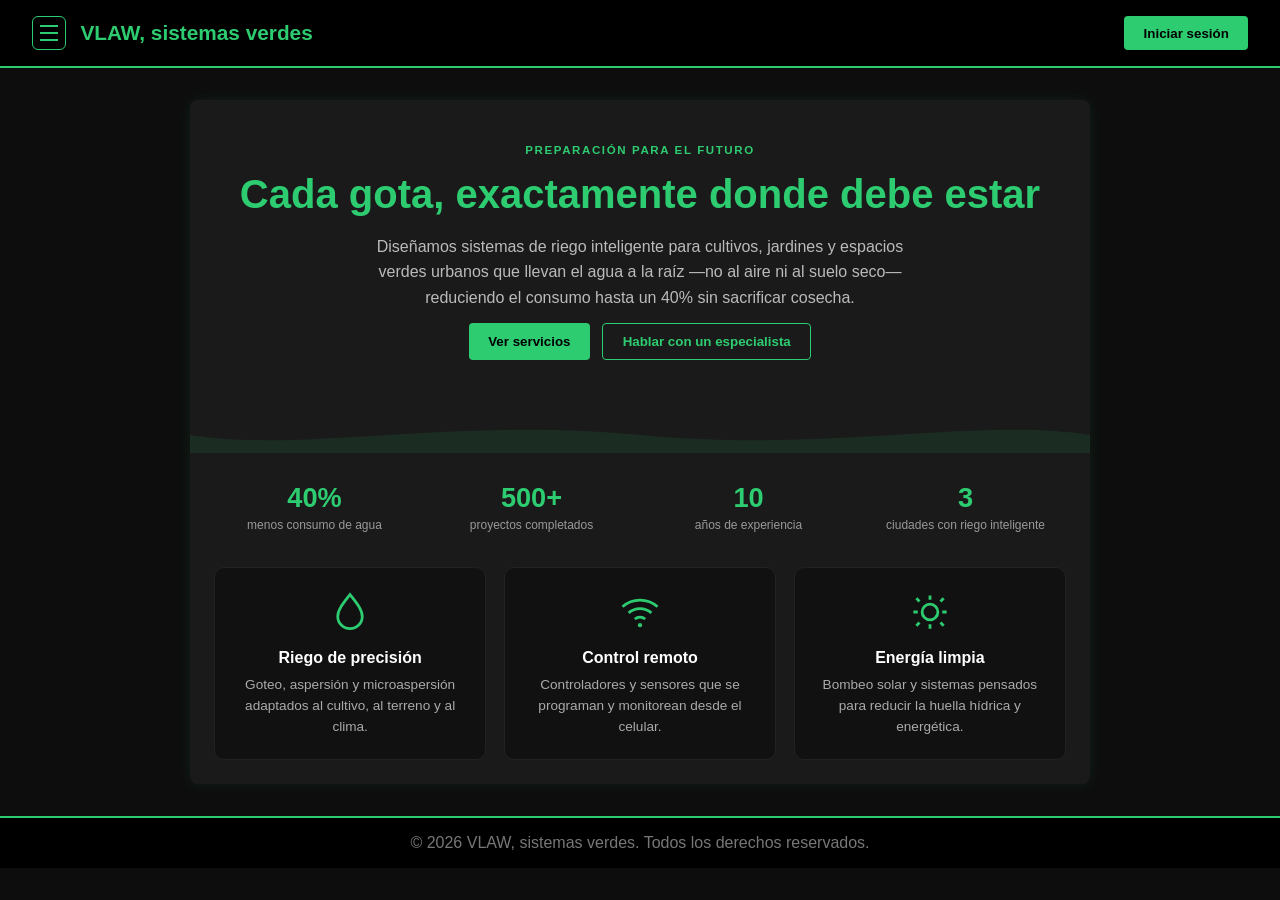
==== vlaw.html @ ea4762d7 "Add files via upload" ====
<!DOCTYPE html>
<html lang="es">
<head>
<meta charset="UTF-8">
<meta name="viewport" content="width=device-width, initial-scale=1.0">
<title></title>
<style>
  * { margin: 0; padding: 0; box-sizing: border-box; }
  body {
    font-family: Arial, sans-serif;
    background: #0d0d0d;
    color: #e0e0e0;
  }

  .topbar { position: relative; }

  header {
    background: #000;
    color: #fff;
    padding: 1rem 2rem;
    display: flex;
    justify-content: space-between;
    align-items: center;
    border-bottom: 2px solid #2ecc71;
  }

  .brand { display: flex; align-items: center; gap: 0.9rem; }

  header h1 { color: #2ecc71; font-size: 1.3rem; }

  .btn {
    background: #2ecc71;
    color: #000;
    border: none;
    padding: 0.6rem 1.2rem;
    border-radius: 4px;
    cursor: pointer;
    font-weight: bold;
  }
  .btn:hover { background: #27ae60; }

  .btn-outline {
    background: none;
    border: 1px solid #2ecc71;
    color: #2ecc71;
  }
  .btn-outline:hover { background: rgba(46, 204, 113, 0.12); }

  /* Botón de menú (hamburguesa) */
  .menu-toggle {
    display: flex;
    flex-direction: column;
    justify-content: center;
    gap: 5px;
    width: 34px;
    height: 34px;
    background: none;
    border: 1px solid #2ecc71;
    border-radius: 6px;
    cursor: pointer;
    padding: 0;
  }
  .menu-toggle .bar {
    display: block;
    width: 18px;
    height: 2px;
    margin: 0 auto;
    background: #2ecc71;
    transition: transform 0.25s ease, opacity 0.25s ease;
  }
  .menu-toggle[aria-expanded="true"] .bar:nth-child(1) { transform: translateY(7px) rotate(45deg); }
  .menu-toggle[aria-expanded="true"] .bar:nth-child(2) { opacity: 0; }
  .menu-toggle[aria-expanded="true"] .bar:nth-child(3) { transform: translateY(-7px) rotate(-45deg); }

  /* Menú desplegable de navegación */
  nav.tabs {
    position: absolute;
    top: 100%;
    left: 2rem;
    display: flex;
    flex-direction: column;
    width: 240px;
    max-height: 0;
    overflow: hidden;
    opacity: 0;
    background: #111;
    border: 1px solid #2ecc71;
    border-radius: 0 0 10px 10px;
    box-shadow: 0 14px 30px rgba(0, 0, 0, 0.5);
    transition: max-height 0.28s ease, opacity 0.2s ease;
    z-index: 60;
  }

  nav.tabs.open {
    max-height: 620px;
    opacity: 1;
    padding: 0.4rem 0;
  }

  nav.tabs button {
    background: none;
    border: none;
    color: #ccc;
    text-align: left;
    padding: 0.7rem 1.1rem;
    cursor: pointer;
    font-size: 0.92rem;
    border-left: 3px solid transparent;
  }

  nav.tabs button:hover { color: #2ecc71; background: rgba(46, 204, 113, 0.06); }
  nav.tabs button.active {
    color: #2ecc71;
    border-left: 3px solid #2ecc71;
    font-weight: bold;
    background: rgba(46, 204, 113, 0.08);
  }

  main {
    max-width: 900px;
    margin: 2rem auto;
    padding: 1.5rem;
    background: #1a1a1a;
    border-radius: 8px;
    box-shadow: 0 0 15px rgba(46, 204, 113, 0.1);
    min-height: 50vh;
  }

  .tab-content { display: none; }
  .tab-content.active { display: block; }

  .tab-content h2 { color: #2ecc71; margin-bottom: 1rem; }
  .tab-content p { line-height: 1.6; margin-bottom: 0.8rem; }

  /* ---- Inicio visual (hero, stats, features) ---- */
  .hero { text-align: center; padding: 1rem 0.5rem 2rem; }

  .eyebrow {
    display: inline-block;
    color: #2ecc71;
    text-transform: uppercase;
    letter-spacing: 0.14em;
    font-size: 0.72rem;
    font-weight: bold;
    margin-bottom: 0.9rem;
  }

  .hero-title {
    font-size: clamp(1.7rem, 4vw, 2.5rem);
    line-height: 1.18;
    color: #fff;
    font-weight: 800;
    margin-bottom: 1rem;
  }   

  .hero-sub { 
    max-width: 540px;
    margin: 0 auto 1.6rem;
    color: #bbb;
    line-height: 1.65;
  }

  .hero-actions {
    display: flex;
    gap: 0.8rem;
    justify-content: center;
    flex-wrap: wrap;
  }

  .wave-divider { line-height: 0; margin: 1.6rem -1.5rem 0; }
  .wave-divider svg { width: 100%; height: 36px; display: block; }
  .wave-divider path { fill: rgba(46, 204, 113, 0.1); }

  .stat-grid {
    display: grid;
    grid-template-columns: repeat(auto-fit, minmax(120px, 1fr));
    gap: 1rem;
    text-align: center;
    margin: 1.8rem 0 2.2rem;
  }

  .stat-num { display: block; font-size: 1.7rem; font-weight: 800; color: #2ecc71; }
  .stat-label { display: block; font-size: 0.75rem; color: #999; margin-top: 0.25rem; }

  .feature-grid {
    display: grid;
    grid-template-columns: repeat(auto-fit, minmax(210px, 1fr));
    gap: 1.1rem;
  }

  .feature {
    background: #111;
    border: 1px solid #222;
    border-radius: 10px;
    padding: 1.4rem 1.1rem;
    text-align: center;
    transition: border-color 0.2s ease, transform 0.2s ease;
  }
  .feature:hover { border-color: #2ecc71; transform: translateY(-3px); }

  .feature-icon {
    width: 42px;
    height: 42px;
    margin: 0 auto 0.8rem;
    color: #2ecc71;
  }

  .feature h3 { color: #fff; font-size: 1rem; margin-bottom: 0.4rem; }
  .feature p { font-size: 0.85rem; color: #aaa; line-height: 1.55; margin-bottom: 0; }

  footer {
    text-align: center;
    padding: 1rem;
    background: #000;
    color: #777;
    border-top: 2px solid #2ecc71;
  }

  /* Modal de usuarios */
  .modal-overlay {
    display: none;
    position: fixed;
    top: 0; left: 0; right: 0; bottom: 0;
    background: rgba(0,0,0,0.8);
    justify-content: center;
    align-items: center;
    z-index: 100;
  }
  .modal-overlay.active { display: flex; }

  .modal {
    background: #1a1a1a;
    border: 1px solid #2ecc71;
    padding: 2rem;
    border-radius: 8px;
    width: 90%;
    max-width: 350px;
  }

  .modal h2 { color: #2ecc71; margin-bottom: 1rem; }

  .modal input {
    width: 100%;
    padding: 0.6rem;
    margin-bottom: 0.8rem;
    background: #0d0d0d;
    border: 1px solid #333;
    color: #fff;
    border-radius: 4px;
  }

  .modal .switch-link {
    color: #2ecc71;
    cursor: pointer;
    font-size: 0.85rem;
    text-decoration: underline;
  }

  .modal .close-btn {
    background: none;
    border: none;
    color: #aaa;
    float: right;
    cursor: pointer;
    font-size: 1.2rem;
  }

  .msg { font-size: 0.85rem; margin-top: 0.5rem; }
  .msg.error { color: #e74c3c; }
  .msg.success { color: #2ecc71; }

  #userPanel { display: none; align-items: center; gap: 0.8rem; }

  /* Tarjetas dinámicas genéricas (usadas en todas las pestañas) */
  .card-grid {
    display: grid;
    grid-template-columns: repeat(auto-fit, minmax(230px, 1fr));
    gap: 1rem;
    margin-top: 1rem;
  }

  .info-card {
    background: #111;
    border: 1px solid #2a2a2a;
    border-radius: 8px;
    padding: 1rem;
    transition: border-color 0.2s ease, transform 0.2s ease;
  }

  .info-card:hover {
    border-color: #2ecc71;
    transform: translateY(-2px);
  }

  .info-card h3 {
    color: #2ecc71;
    margin-bottom: 0.5rem;
    font-size: 1.05rem;
  }

  .info-card p {
    font-size: 0.9rem;
    line-height: 1.5;
    color: #ccc;
    margin-bottom: 0.8rem;
  }

  .info-card .info-btn {
    background: none;
    border: 1px solid #2ecc71;
    color: #2ecc71;
    padding: 0.4rem 0.8rem;
    border-radius: 4px;
    cursor: pointer;
    font-size: 0.85rem;
    width: 100%;
  }

  .info-card .info-btn:hover {
    background: #2ecc71;
    color: #000;
  }

  /* Recuadro dinámico de "más información" */
  .info-box {
    display: none;
    margin-top: 0.8rem;
    padding-top: 0.8rem;
    border-top: 1px dashed #333;
  }

  .info-box.active { display: block; }

  .info-box .detalle-text {
    font-size: 0.87rem;
    line-height: 1.55;
    color: #ccc;
    margin-bottom: 0.4rem;
  }

  .info-box .info-img {
    display: block;
    width: 100%;
    height: 150px;
    object-fit: cover;
    border-radius: 6px;
    margin-bottom: 0.7rem;
    background: #0d0d0d;
  }

  .info-box .img-credit {
    font-size: 0.7rem;
    color: #666;
    margin-bottom: 0;
  }

  /* Variante acordeón para Preguntas Frecuentes */
  .faq-grid { grid-template-columns: 1fr; }
  .faq-grid .info-card { padding: 0.9rem 1.1rem; }
  .faq-grid .info-card h3 { font-size: 0.95rem; margin-bottom: 0; }
  .faq-grid .info-btn { width: auto; margin-top: 0.6rem; }
</style>
</head>
<body>

<div class="topbar" id="topBar">
  <header>
    <div class="brand">
      <button class="menu-toggle" id="menuToggle" aria-label="Abrir menú de navegación" aria-expanded="false">
        <span class="bar"></span>
        <span class="bar"></span>
        <span class="bar"></span>
      </button>
      <h1>VLAW, sistemas verdes</h1>
    </div>
    <div id="authArea">
      <button class="btn" id="loginBtn">Iniciar sesión</button>
      <div id="userPanel">
        <span id="userName" style="color:#2ecc71;"></span>
        <button class="btn" id="logoutBtn">Salir</button>
      </div>
    </div>
  </header>

  <nav class="tabs" id="tabsNav"></nav>
</div>

<main id="contenido"></main>

<footer>
  <p>&copy; 2026 VLAW, sistemas verdes.
    Todos los derechos reservados.</p>
</footer>

<!-- Modal de Login/Registro -->
<div class="modal-overlay" id="modalOverlay">
  <div class="modal">
    <button class="close-btn" id="closeModal">&times;</button>

    <div id="loginForm">
      <h2>Iniciar sesión</h2>
      <input type="text" id="loginUser" placeholder="Usuario">
      <input type="password" id="loginPass" placeholder="Contraseña">
      <button class="btn" id="loginSubmit" style="width:100%;">Entrar</button>
      <p class="msg" id="loginMsg"></p>
      <p style="margin-top:1rem;">¿No tienes cuenta?
        <span class="switch-link" id="showRegister">Regístrate</span>
      </p>
    </div>

    <div id="registerForm" style="display:none;">
      <h2>Crear cuenta</h2>
      <input type="text" id="regUser" placeholder="Usuario">
      <input type="password" id="regPass" placeholder="Contraseña">
      <button class="btn" id="registerSubmit" style="width:100%;">Registrarme</button>
      <p class="msg" id="registerMsg"></p>
      <p style="margin-top:1rem;">¿Ya tienes cuenta?
        <span class="switch-link" id="showLogin">Inicia sesión</span>
      </p>
    </div>
  </div>
</div>

<script>
  // ---------- Contenido de las 10 pestañas ----------
  const tabs = [
    {
      title: "Inicio",
      content: `
      <div class="hero">
        <span class="eyebrow">Preparación para el futuro</span>
        <h2 class="hero-title">Cada gota, exactamente donde debe estar</h2>
        <p class="hero-sub">Diseñamos sistemas de riego inteligente para cultivos, jardines y espacios verdes urbanos que llevan el agua a la raíz —no al aire ni al suelo seco— reduciendo el consumo hasta un 40% sin sacrificar cosecha.</p>
        <div class="hero-actions">
          <button class="btn" id="heroCta">Ver servicios</button>
          <button class="btn btn-outline" id="heroContact">Hablar con un especialista</button>
        </div>
      </div>

      <div class="wave-divider" aria-hidden="true">
        <svg viewBox="0 0 1200 60" preserveAspectRatio="none">
          <path d="M0,30 C150,60 350,0 600,30 C850,60 1050,0 1200,30 L1200,60 L0,60 Z"></path>
        </svg>
      </div>

      <div class="stat-grid">
        <div class="stat"><span class="stat-num">40%</span><span class="stat-label">menos consumo de agua</span></div>
        <div class="stat"><span class="stat-num">500+</span><span class="stat-label">proyectos completados</span></div>
        <div class="stat"><span class="stat-num">10</span><span class="stat-label">años de experiencia</span></div>
        <div class="stat"><span class="stat-num">3</span><span class="stat-label">ciudades con riego inteligente</span></div>
      </div>

      <div class="feature-grid">
        <div class="feature">
          <svg class="feature-icon" viewBox="0 0 24 24" fill="none" stroke="currentColor" stroke-width="1.6">
            <path d="M12 2c3.5 4.5 7 8.5 7 12.5A7 7 0 1 1 5 14.5C5 10.5 8.5 6.5 12 2Z"/>
          </svg>
          <h3>Riego de precisión</h3>
          <p>Goteo, aspersión y microaspersión adaptados al cultivo, al terreno y al clima.</p>
        </div>
        <div class="feature">
          <svg class="feature-icon" viewBox="0 0 24 24" fill="none" stroke="currentColor" stroke-width="1.6">
            <path d="M2 9a15 15 0 0 1 20 0M5.5 12.5a10 10 0 0 1 13 0M9 16a5 5 0 0 1 6 0"/>
            <circle cx="12" cy="19.5" r="1.2" fill="currentColor" stroke="none"/>
          </svg>
          <h3>Control remoto</h3>
          <p>Controladores y sensores que se programan y monitorean desde el celular.</p>
        </div>
        <div class="feature">
          <svg class="feature-icon" viewBox="0 0 24 24" fill="none" stroke="currentColor" stroke-width="1.6">
            <circle cx="12" cy="12" r="4.5"/>
            <path d="M12 2.5v2.5M12 19v2.5M4.2 4.2l1.8 1.8M18 18l1.8 1.8M2.5 12H5M19 12h2.5M4.2 19.8 6 18M18 6l1.8-1.8"/>
          </svg>
          <h3>Energía limpia</h3>
          <p>Bombeo solar y sistemas pensados para reducir la huella hídrica y energética.</p>
        </div>
      </div>`
    },
    {
      title: "Sobre Nosotros",
      content: `<h2>Sobre Nosotros</h2>
      <p>Fundada en 2015, VLAW, sistemas verdes nació con la misión de reducir el desperdicio de agua en la agricultura.</p>
      <div class="card-grid" id="grid-sobre"></div>`
    },
    {
      title: "Servicios",
      content: `<h2>Nuestros Servicios</h2>
      <p>Diseño e instalación de sistemas de riego, mantenimiento y consultoría en eficiencia hídrica.</p>
      <div class="card-grid" id="serviciosGrid"></div>`
    },
    {
      title: "Sistemas de Riego",
      content: `<h2>Sistemas de Riego</h2>
      <p>Cada cultivo y cada terreno necesita un método distinto. Estas son nuestras principales tecnologías.</p>
      <div class="card-grid" id="grid-sistemas"></div>`
    },
    {
      title: "Productos",
      content: `<h2>Productos</h2>
      <p>Equipamiento de alta durabilidad, pensado para funcionar en campo durante años.</p>
      <div class="card-grid" id="grid-productos"></div>`
    },
    {
      title: "Proyectos",
      content: `<h2>Proyectos Destacados</h2>
      <p>Algunos de los proyectos que reflejan nuestro trabajo en distintas escalas.</p>
      <div class="card-grid" id="grid-proyectos"></div>`
    },
    {
      title: "Clientes",
      content: `<h2>Nuestros Clientes</h2>
      <p>Más de 500 proyectos completados junto a distintos tipos de clientes en los últimos 10 años.</p>
      <div class="card-grid" id="grid-clientes"></div>`
    },
    {
      title: "Sostenibilidad",
      content: `<h2>Sostenibilidad</h2>
      <p>El agua es un recurso finito. Así es como la cuidamos en cada proyecto.</p>
      <div class="card-grid" id="grid-sostenibilidad"></div>`
    },
    {
      title: "Preguntas Frecuentes",
      content: `<h2>Preguntas Frecuentes</h2>
      <p>Toca una pregunta para ver la respuesta.</p>
      <div class="card-grid faq-grid" id="grid-faq"></div>`
    },
    {
      title: "Contacto",
      content: `<h2>Contacto</h2>
      <p>Escríbenos directamente o elige el área con la que quieres hablar.</p>
      <div class="card-grid" id="grid-contacto"></div>
      <p style="margin-top:1.2rem; color:#888; font-size:0.85rem;">Correo general: contacto@vlaw.com · Tel: +52 55 1234 5678 · Av. del Agua 123, Ciudad Verde.</p>`
    }
  ];

  const tabsNav = document.getElementById('tabsNav');
  const contenido = document.getElementById('contenido');
  const menuToggle = document.getElementById('menuToggle');

  function cerrarMenu() {
    tabsNav.classList.remove('open');
    menuToggle.setAttribute('aria-expanded', 'false');
  }

  menuToggle.addEventListener('click', (e) => {
    e.stopPropagation();
    const abierto = tabsNav.classList.toggle('open');
    menuToggle.setAttribute('aria-expanded', abierto ? 'true' : 'false');
  });

  document.addEventListener('click', (e) => {
    if (!tabsNav.contains(e.target) && !menuToggle.contains(e.target)) {
      cerrarMenu();
    }
  });

  tabs.forEach((tab, i) => {
    const btn = document.createElement('button');
    btn.textContent = tab.title;
    btn.className = i === 0 ? 'active' : '';
    btn.addEventListener('click', () => {
      activarTab(i);
      cerrarMenu();
    });
    tabsNav.appendChild(btn);

    const div = document.createElement('div');
    div.className = 'tab-content' + (i === 0 ? ' active' : '');
    div.innerHTML = tab.content;
    contenido.appendChild(div);
  });

  document.getElementById('heroCta')?.addEventListener('click', () => activarTab(2));
  document.getElementById('heroContact')?.addEventListener('click', () => activarTab(9));

  function activarTab(index) {
    document.querySelectorAll('nav.tabs button').forEach((b, i) => {
      b.classList.toggle('active', i === index);
    });
    document.querySelectorAll('.tab-content').forEach((c, i) => {
      c.classList.toggle('active', i === index);
    });
  }

  // ---------- Motor genérico de tarjetas dinámicas ----------
  // Cada pestaña (excepto Inicio) usa este mismo motor para pintar
  // tarjetas con un recuadro expandible de "más información": texto
  // ampliado + una foto de referencia del tema.
  function crearTarjetas(gridId, items, opciones = {}) {
    const grid = document.getElementById(gridId);
    if (!grid) return;

    const textoBoton = opciones.textoBoton || 'Más información';

    grid.innerHTML = items.map(it => `
      <div class="info-card" data-id="${it.id}">
        <h3>${it.titulo}</h3>
        ${it.resumen ? `<p>${it.resumen}</p>` : ''}
        <button class="info-btn" data-target="info-${gridId}-${it.id}" data-default-text="${textoBoton}">${textoBoton}</button>
        <div class="info-box" id="info-${gridId}-${it.id}">
          ${it.imagen ? `<img class="info-img" src="${it.imagen.src}" alt="${it.imagen.alt}" loading="lazy">` : ''}
          ${it.detalle ? `<p class="detalle-text">${it.detalle}</p>` : ''}
          ${it.imagen ? `<p class="img-credit">Foto: ${it.imagen.credito}</p>` : ''}
        </div>
      </div>
    `).join('');

    // Botón "Más información" / "Ver respuesta": abre/cierra el recuadro de esa tarjeta
    grid.querySelectorAll('.info-btn').forEach(btn => {
      btn.addEventListener('click', () => {
        const box = document.getElementById(btn.dataset.target);
        const yaActivo = box.classList.contains('active');
        grid.querySelectorAll('.info-box.active').forEach(b => b.classList.remove('active'));
        grid.querySelectorAll('.info-btn').forEach(b => { b.textContent = b.dataset.defaultText; });
        if (!yaActivo) {
          box.classList.add('active');
          btn.textContent = 'Ocultar';
        }
      });
    });
  }

  // Imágenes libres (Wikimedia Commons) reutilizadas por tema
  const img = (archivo, alt, credito) => ({
    src: `https://commons.wikimedia.org/wiki/Special:FilePath/${archivo}?width=500`,
    alt, credito
  });

  const fotoGoteo = img('Drip_irrigation_%282552390830%29.jpg', 'Riego por goteo en un cultivo', 'Wikimedia Commons (CC BY 2.0)');
  const fotoGoteoMulch = img('Drip_irrigation_and_mulching.jpg', 'Riego por goteo con cobertura de mulch', 'Wikimedia Commons (CC BY-SA 4.0)');
  const fotoVinedo = img('VineyardDrip.JPG', 'Riego por goteo en un viñedo', 'Wikimedia Commons');
  const fotoFuga = img('Irrigation_drip_leaks.jpg', 'Mantenimiento de líneas de goteo', 'Wikimedia Commons (CC BY-SA 4.0)');
  const fotoAspersor = img('Sprinkler03.jpg', 'Aspersor de riego en funcionamiento', 'Wikimedia Commons');
  const fotoAspersor2 = img('Irrigational_sprinkler.jpg', 'Aspersor rociando un campo', 'Wikimedia Commons');
  const fotoSensor = img('Soil_moisture_sensor.JPG', 'Sensor de humedad instalado en el suelo', 'Wikimedia Commons (CC BY-SA 4.0)');
  const fotoSistema = img('Irrigation_system.JPG', 'Sistema de riego automatizado', 'Wikimedia Commons');
  const fotoSolar = img('Solar_panels_on_the_edge_of_farm.jpg', 'Paneles solares junto a un campo de cultivo', 'Wikimedia Commons');

  // ---------- Contenido de cada pestaña ----------
  crearTarjetas('grid-sobre', [
    { id: 'mision', titulo: 'Nuestra Misión', resumen: 'Reducir el desperdicio de agua en la agricultura con tecnología accesible.',
      detalle: 'Diseñamos e instalamos sistemas que entregan exactamente el agua que cada cultivo necesita, ni una gota más, ayudando a productores a rendir más usando menos recursos.',
      imagen: fotoVinedo },
    { id: 'equipo', titulo: 'Nuestro Equipo', resumen: 'Ingenieros agrónomos e hidráulicos con experiencia real en campo.',
      detalle: 'Combinamos conocimiento agronómico e hidráulico para diseñar soluciones que funcionan en la práctica, acompañando cada proyecto de principio a fin.',
      imagen: fotoFuga },
    { id: 'valores', titulo: 'Nuestros Valores', resumen: 'Sostenibilidad, precisión y cercanía con cada cliente.',
      detalle: 'Recomendamos lo que el terreno realmente necesita, damos seguimiento después de la instalación y medimos resultados, no solo entregamos equipos.',
      imagen: fotoSolar }
  ]);

  crearTarjetas('serviciosGrid', [
    { id: 'goteo', titulo: 'Riego por Goteo', resumen: 'Aplicación precisa de agua directamente en la raíz de cada planta.',
      detalle: 'Ideal para huertos y cultivos en hilera. Minimiza la evaporación y el crecimiento de maleza, siendo el sistema más eficiente para cultivos de alto valor.',
      imagen: fotoGoteo },
    { id: 'aspersion', titulo: 'Riego por Aspersión', resumen: 'Cobertura uniforme para jardines, céspedes y áreas verdes.',
      detalle: 'Simula la lluvia natural cubriendo grandes superficies de forma pareja. Recomendado para pastos, forrajes y áreas verdes extensas.',
      imagen: fotoAspersor },
    { id: 'microaspersion', titulo: 'Microaspersión', resumen: 'Solución intermedia entre goteo y aspersión.',
      detalle: 'Perfecta para viveros y cultivos sensibles que necesitan humedad constante sin encharcar el suelo.',
      imagen: fotoGoteoMulch },
    { id: 'mantenimiento', titulo: 'Mantenimiento Preventivo y Correctivo', resumen: 'Revisiones periódicas y reparación de sistemas.',
      detalle: 'Programamos visitas de revisión para detectar fugas, obstrucciones o desgaste antes de que afecten tu cosecha o jardín.',
      imagen: fotoFuga },
    { id: 'consultoria', titulo: 'Consultoría en Eficiencia Hídrica', resumen: 'Análisis para reducir el consumo de agua sin afectar la producción.',
      detalle: 'Evaluamos tu sistema actual y te entregamos un plan concreto para ahorrar agua y energía sin sacrificar rendimiento.',
      imagen: fotoSensor },
    { id: 'automatizacion', titulo: 'Automatización y Control Remoto', resumen: 'Programa y monitorea el riego desde cualquier lugar.',
      detalle: 'Controladores inteligentes conectados a internet que te avisan si algo falla y permiten ajustar horarios desde el celular.',
      imagen: fotoSistema }
  ]);

  crearTarjetas('grid-sistemas', [
    { id: 'goteo2', titulo: 'Riego por Goteo', resumen: 'Ideal para huertos y cultivos en hilera.',
      detalle: 'Entrega agua gota a gota directo a la raíz, reduciendo pérdidas por evaporación y viento.',
      imagen: fotoGoteo },
    { id: 'aspersion2', titulo: 'Riego por Aspersión', resumen: 'Cobertura uniforme para jardines y céspedes.',
      detalle: 'Distribuye agua como lluvia artificial, cubriendo grandes extensiones de forma pareja.',
      imagen: fotoAspersor2 },
    { id: 'subterraneo', titulo: 'Riego Subterráneo', resumen: 'Máxima eficiencia con mínima evaporación.',
      detalle: 'Las líneas se instalan bajo tierra, entregando agua directo a la zona radicular. Ideal para climas cálidos y secos.',
      imagen: fotoGoteoMulch }
  ]);

  crearTarjetas('grid-productos', [
    { id: 'controladores', titulo: 'Controladores Automáticos', resumen: 'Programa y monitorea el riego con conexión remota.',
      detalle: 'Permiten crear horarios de riego, recibir alertas y ajustar el sistema desde el celular, incluso desde otra ciudad.',
      imagen: fotoSistema },
    { id: 'sensores', titulo: 'Sensores de Humedad', resumen: 'Miden en tiempo real la humedad del suelo.',
      detalle: 'El sistema solo riega cuando el suelo realmente lo necesita, evitando el desperdicio de agua y energía.',
      imagen: fotoSensor },
    { id: 'tuberias', titulo: 'Tuberías y Goteros', resumen: 'Materiales de alta durabilidad para uso en campo.',
      detalle: 'Resistentes a rayos UV, presión y obstrucciones, pensados para años de uso continuo con mínimo mantenimiento.',
      imagen: fotoFuga }
  ]);

  crearTarjetas('grid-proyectos', [
    { id: 'vinedos', titulo: 'Viñedos · 200 hectáreas', resumen: 'Modernización completa de un sistema de riego tradicional.',
      detalle: 'Reemplazamos aspersión antigua por goteo tecnificado, reduciendo el consumo de agua en más de un tercio sin afectar la producción.',
      imagen: fotoVinedo },
    { id: 'parques', titulo: 'Parques Públicos', resumen: 'Riego inteligente en tres ciudades.',
      detalle: 'Instalamos controladores automáticos y sensores de humedad en áreas verdes municipales, bajando costos de mantenimiento.',
      imagen: fotoAspersor },
    { id: 'coop-proy', titulo: 'Cooperativas Agrícolas', resumen: 'Sistemas compartidos para pequeños productores.',
      detalle: 'Diseñamos infraestructura de riego colectiva que varias familias administran de forma conjunta, reduciendo el costo por hectárea.',
      imagen: fotoGoteoMulch }
  ]);

  crearTarjetas('grid-clientes', [
    { id: 'agricultores', titulo: 'Agricultores Independientes', resumen: 'Soluciones a la medida del tamaño de cada predio.',
      detalle: 'Acompañamos desde el diagnóstico hasta la instalación, con planes de pago flexibles.',
      imagen: fotoGoteo },
    { id: 'cooperativas', titulo: 'Cooperativas Agrícolas', resumen: 'Proyectos colectivos con múltiples beneficiarios.',
      detalle: 'Coordinamos instalaciones donde varias familias comparten infraestructura, optimizando costos.',
      imagen: fotoGoteoMulch },
    { id: 'municipios', titulo: 'Municipios', resumen: 'Riego eficiente para espacios públicos.',
      detalle: 'Trabajamos con gobiernos locales para modernizar el riego de parques, camellones y áreas verdes urbanas.',
      imagen: fotoAspersor }
  ]);

  crearTarjetas('grid-sostenibilidad', [
    { id: 'ahorro', titulo: 'Ahorro de Agua', resumen: 'Hasta 40% menos consumo frente a métodos tradicionales.',
      detalle: 'La combinación de riego de precisión y sensores de humedad evita el desperdicio, entregando solo el agua que la planta necesita.',
      imagen: fotoGoteo },
    { id: 'energia', titulo: 'Energía Solar', resumen: 'Bombeo de agua con energía limpia.',
      detalle: 'Instalamos sistemas de bombeo solar que reducen la dependencia de combustibles fósiles y bajan los costos operativos.',
      imagen: fotoSolar },
    { id: 'impacto', titulo: 'Impacto Ambiental', resumen: 'Menos presión sobre fuentes de agua locales.',
      detalle: 'Cada sistema que instalamos ayuda a preservar acuíferos y ríos, protegiendo el recurso para las próximas generaciones.',
      imagen: fotoSistema }
  ]);

  crearTarjetas('grid-faq', [
    { id: 'tiempo', titulo: '¿Cuánto tiempo toma una instalación?',
      detalle: 'Entre 3 y 10 días según el tamaño y la complejidad del proyecto.' },
    { id: 'garantia', titulo: '¿Ofrecen garantía?',
      detalle: 'Sí, todos nuestros sistemas cuentan con 2 años de garantía sobre equipos e instalación.' },
    { id: 'costo', titulo: '¿Cómo se calcula el costo?',
      detalle: 'Depende del área, el tipo de sistema y el terreno. Hacemos una visita técnica gratuita para entregar una cotización precisa.' }
  ], { textoBoton: 'Ver respuesta' });

  crearTarjetas('grid-contacto', [
    { id: 'ventas', titulo: 'Ventas', resumen: 'Cotizaciones y nuevos proyectos.',
      detalle: 'Cuéntanos sobre tu terreno o jardín y te ayudamos a elegir el sistema adecuado. Correo: ventas@vlaw.com',
      imagen: fotoVinedo },
    { id: 'soporte', titulo: 'Soporte Técnico', resumen: 'Ayuda con sistemas ya instalados.',
      detalle: 'Si tienes un sistema VLAW, sistemas verdes y necesitas mantenimiento o revisión, escríbenos. Correo: soporte@vlaw.com',
      imagen: fotoFuga },
    { id: 'oficinas', titulo: 'Oficinas', resumen: 'Av. del Agua 123, Ciudad Verde.',
      detalle: 'Visítanos con cita previa para conocer nuestros equipos de demostración. Tel: +52 55 1234 5678',
      imagen: fotoSistema }
  ]);

  // ---------- Sistema de usuarios (en memoria) ----------
  const usuarios = []; // { user, pass }
  let usuarioActual = null;

  const modalOverlay = document.getElementById('modalOverlay');
  const loginBtn = document.getElementById('loginBtn');
  const closeModal = document.getElementById('closeModal');
  const loginForm = document.getElementById('loginForm');
  const registerForm = document.getElementById('registerForm');
  const showRegister = document.getElementById('showRegister');
  const showLogin = document.getElementById('showLogin');
  const userPanel = document.getElementById('userPanel');
  const userNameSpan = document.getElementById('userName');
  const logoutBtn = document.getElementById('logoutBtn');

  loginBtn.addEventListener('click', () => modalOverlay.classList.add('active'));
  closeModal.addEventListener('click', () => modalOverlay.classList.remove('active'));

  showRegister.addEventListener('click', () => {
    loginForm.style.display = 'none';
    registerForm.style.display = 'block';
  });

  showLogin.addEventListener('click', () => {
    registerForm.style.display = 'none';
    loginForm.style.display = 'block';
  });

  document.getElementById('registerSubmit').addEventListener('click', () => {
    const user = document.getElementById('regUser').value.trim();
    const pass = document.getElementById('regPass').value.trim();
    const msg = document.getElementById('registerMsg');

    if (!user || !pass) {
      msg.textContent = 'Completa todos los campos.';
      msg.className = 'msg error';
      return;
    }
    if (usuarios.find(u => u.user === user)) {
      msg.textContent = 'Ese usuario ya existe.';
      msg.className = 'msg error';
      return;
    }
    usuarios.push({ user, pass });
    msg.textContent = 'Cuenta creada. Ahora inicia sesión.';
    msg.className = 'msg success';
    document.getElementById('regUser').value = '';
    document.getElementById('regPass').value = '';
  });

  document.getElementById('loginSubmit').addEventListener('click', () => {
    const user = document.getElementById('loginUser').value.trim();
    const pass = document.getElementById('loginPass').value.trim();
    const msg = document.getElementById('loginMsg');

    const encontrado = usuarios.find(u => u.user === user && u.pass === pass);
    if (!encontrado) {
      msg.textContent = 'Usuario o contraseña incorrectos.';
      msg.className = 'msg error';
      return;
    }

    usuarioActual = encontrado.user;
    msg.textContent = '';
    modalOverlay.classList.remove('active');
    mostrarSesionIniciada();
  });

  function mostrarSesionIniciada() {
    loginBtn.style.display = 'none';
    userPanel.style.display = 'flex';
    userNameSpan.textContent = `Hola, ${usuarioActual}`;
  }

  logoutBtn.addEventListener('click', () => {
    usuarioActual = null;
    loginBtn.style.display = 'inline-block';
    userPanel.style.display = 'none';
    document.getElementById('loginUser').value = '';
    document.getElementById('loginPass').value = '';
  });
</script>

</body>
</html>
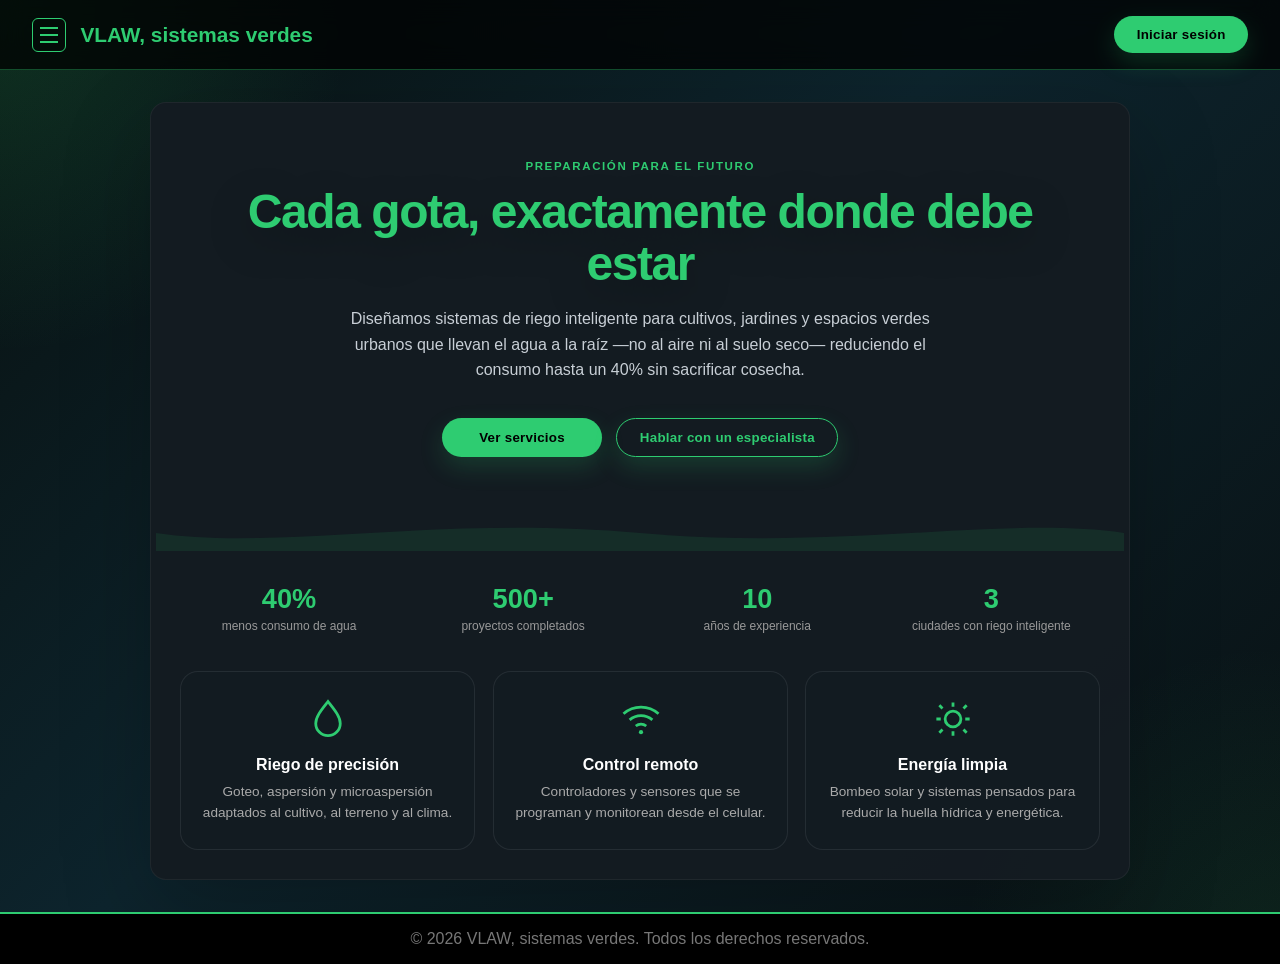
==== commit cbcd44b9: "Add files via upload" ====
--- a/vlaw.html
+++ b/vlaw.html
@@ -6,22 +6,39 @@
 <title></title>
 <style>
   * { margin: 0; padding: 0; box-sizing: border-box; }
+  @keyframes pulseBG {
+    0%, 100% { transform: scale(1); }
+    50% { transform: scale(1.02); }
+  }
+
+  @keyframes fadeInUp {
+    from { opacity: 0; transform: translateY(18px); }
+    to { opacity: 1; transform: translateY(0); }
+  }
+
   body {
-    font-family: Arial, sans-serif;
-    background: #0d0d0d;
+    font-family: 'Inter', Arial, sans-serif;
+    min-height: 100vh;
+    background: radial-gradient(circle at top left, rgba(46, 204, 113, 0.18), transparent 22%), radial-gradient(circle at bottom right, rgba(46, 204, 113, 0.1), transparent 20%), linear-gradient(135deg, #08100f 0%, #0d242d 45%, #091012 100%);
     color: #e0e0e0;
+    overflow-x: hidden;
+    animation: pulseBG 16s ease-in-out infinite;
   }
 
   .topbar { position: relative; }
 
   header {
-    background: #000;
+    background: rgba(0, 0, 0, 0.72);
     color: #fff;
     padding: 1rem 2rem;
     display: flex;
     justify-content: space-between;
     align-items: center;
-    border-bottom: 2px solid #2ecc71;
+    border-bottom: 1px solid rgba(46, 204, 113, 0.35);
+    backdrop-filter: blur(12px);
+    position: sticky;
+    top: 0;
+    z-index: 80;
   }
 
   .brand { display: flex; align-items: center; gap: 0.9rem; }
@@ -32,12 +49,19 @@
     background: #2ecc71;
     color: #000;
     border: none;
-    padding: 0.6rem 1.2rem;
-    border-radius: 4px;
+    padding: 0.7rem 1.4rem;
+    border-radius: 999px;
     cursor: pointer;
     font-weight: bold;
-  }
-  .btn:hover { background: #27ae60; }
+    letter-spacing: 0.02em;
+    box-shadow: 0 10px 25px rgba(46, 204, 113, 0.18);
+    transition: background 0.2s ease, transform 0.2s ease, box-shadow 0.2s ease;
+  }
+  .btn:hover {
+    background: #27ae60;
+    transform: translateY(-1px);
+    box-shadow: 0 14px 28px rgba(46, 204, 113, 0.25);
+  }
 
   .btn-outline {
     background: none;
@@ -79,16 +103,21 @@
     left: 2rem;
     display: flex;
     flex-direction: column;
-    width: 240px;
+    width: 260px;
     max-height: 0;
     overflow: hidden;
     opacity: 0;
-    background: #111;
-    border: 1px solid #2ecc71;
-    border-radius: 0 0 10px 10px;
-    box-shadow: 0 14px 30px rgba(0, 0, 0, 0.5);
-    transition: max-height 0.28s ease, opacity 0.2s ease;
+    background: rgba(17, 17, 17, 0.96);
+    border: 1px solid rgba(46, 204, 113, 0.45);
+    border-radius: 0 0 14px 14px;
+    box-shadow: 0 18px 45px rgba(0, 0, 0, 0.45);
+    transition: max-height 0.28s ease, opacity 0.24s ease, transform 0.2s ease;
+    transform: translateY(-10px);
     z-index: 60;
+  }
+
+  nav.tabs.open {
+    transform: translateY(0);
   }
 
   nav.tabs.open {
@@ -102,38 +131,60 @@
     border: none;
     color: #ccc;
     text-align: left;
-    padding: 0.7rem 1.1rem;
+    padding: 0.9rem 1.1rem;
     cursor: pointer;
-    font-size: 0.92rem;
+    font-size: 0.95rem;
     border-left: 3px solid transparent;
-  }
-
-  nav.tabs button:hover { color: #2ecc71; background: rgba(46, 204, 113, 0.06); }
+    transition: color 0.2s ease, background 0.2s ease, transform 0.2s ease;
+  }
+
   nav.tabs button.active {
     color: #2ecc71;
     border-left: 3px solid #2ecc71;
     font-weight: bold;
     background: rgba(46, 204, 113, 0.08);
-  }
+    transform: translateX(2px);
+  }
+
+  nav.tabs button:hover { color: #2ecc71; background: rgba(46, 204, 113, 0.06); }
 
   main {
-    max-width: 900px;
+    max-width: 980px;
     margin: 2rem auto;
-    padding: 1.5rem;
-    background: #1a1a1a;
-    border-radius: 8px;
-    box-shadow: 0 0 15px rgba(46, 204, 113, 0.1);
-    min-height: 50vh;
-  }
-
-  .tab-content { display: none; }
-  .tab-content.active { display: block; }
+    padding: 1.8rem;
+    background: rgba(20, 28, 34, 0.96);
+    border-radius: 16px;
+    border: 1px solid rgba(255, 255, 255, 0.05);
+    box-shadow: 0 30px 90px rgba(0, 0, 0, 0.22);
+    min-height: 55vh;
+    overflow: hidden;
+  }
+
+  .tab-content {
+    display: none;
+    opacity: 0;
+    transform: translateY(18px);
+    transition: opacity 0.28s ease, transform 0.28s ease;
+    will-change: opacity, transform;
+  }
+  .tab-content.fade-enter {
+    opacity: 0;
+    transform: translateY(18px);
+  }
+  .tab-content.active {
+    display: block;
+    opacity: 1;
+    transform: translateY(0);
+  }
+  .tab-content.active.fade-enter {
+    animation: fadeInUp 0.42s ease both;
+  }
 
   .tab-content h2 { color: #2ecc71; margin-bottom: 1rem; }
   .tab-content p { line-height: 1.6; margin-bottom: 0.8rem; }
 
   /* ---- Inicio visual (hero, stats, features) ---- */
-  .hero { text-align: center; padding: 1rem 0.5rem 2rem; }
+  .hero { text-align: center; padding: 1.5rem 0.8rem 2rem; animation: fadeInUp 0.8s ease both; }
 
   .eyebrow {
     display: inline-block;
@@ -146,25 +197,33 @@
   }
 
   .hero-title {
-    font-size: clamp(1.7rem, 4vw, 2.5rem);
-    line-height: 1.18;
-    color: #fff;
-    font-weight: 800;
+    font-size: clamp(2rem, 5vw, 3rem);
+    line-height: 1.08;
+    color: #ffffff;
+    font-weight: 900;
     margin-bottom: 1rem;
-  }   
-
-  .hero-sub { 
-    max-width: 540px;
-    margin: 0 auto 1.6rem;
-    color: #bbb;
-    line-height: 1.65;
+    letter-spacing: -0.03em;
+    text-shadow: 0 12px 40px rgba(0, 0, 0, 0.35);
+  }
+
+  .hero-sub {
+    max-width: 620px;
+    margin: 0 auto 1.8rem;
+    color: #c8cfd6;
+    line-height: 1.75;
+    font-size: 1rem;
   }
 
   .hero-actions {
-    display: flex;
-    gap: 0.8rem;
+    display: inline-flex;
+    gap: 0.9rem;
     justify-content: center;
     flex-wrap: wrap;
+    margin-top: 1.4rem;
+  }
+
+  .hero-actions .btn {
+    min-width: 160px;
   }
 
   .wave-divider { line-height: 0; margin: 1.6rem -1.5rem 0; }
@@ -173,10 +232,10 @@
 
   .stat-grid {
     display: grid;
-    grid-template-columns: repeat(auto-fit, minmax(120px, 1fr));
+    grid-template-columns: repeat(auto-fit, minmax(140px, 1fr));
     gap: 1rem;
     text-align: center;
-    margin: 1.8rem 0 2.2rem;
+    margin: 2rem 0 2.4rem;
   }
 
   .stat-num { display: block; font-size: 1.7rem; font-weight: 800; color: #2ecc71; }
@@ -189,14 +248,20 @@
   }
 
   .feature {
-    background: #111;
-    border: 1px solid #222;
-    border-radius: 10px;
-    padding: 1.4rem 1.1rem;
+    background: rgba(18, 28, 34, 0.95);
+    border: 1px solid rgba(255,255,255,0.08);
+    border-radius: 18px;
+    padding: 1.6rem 1.3rem;
     text-align: center;
-    transition: border-color 0.2s ease, transform 0.2s ease;
-  }
-  .feature:hover { border-color: #2ecc71; transform: translateY(-3px); }
+    transition: border-color 0.24s ease, transform 0.24s ease, box-shadow 0.24s ease, background 0.24s ease;
+    will-change: transform, box-shadow, background;
+  }
+  .feature:hover {
+    background: rgba(34, 50, 62, 0.96);
+    border-color: #2ecc71;
+    transform: translateY(-6px);
+    box-shadow: 0 24px 45px rgba(46, 204, 113, 0.16);
+  }
 
   .feature-icon {
     width: 42px;
@@ -221,12 +286,21 @@
     display: none;
     position: fixed;
     top: 0; left: 0; right: 0; bottom: 0;
-    background: rgba(0,0,0,0.8);
+    background: rgba(0,0,0,0.72);
     justify-content: center;
     align-items: center;
     z-index: 100;
   }
   .modal-overlay.active { display: flex; }
+  .modal {
+    opacity: 0;
+    transform: translateY(-18px);
+    transition: opacity 0.28s ease, transform 0.28s ease;
+  }
+  .modal-overlay.active .modal {
+    opacity: 1;
+    transform: translateY(0);
+  }
 
   .modal {
     background: #1a1a1a;
@@ -249,6 +323,34 @@
     border-radius: 4px;
   }
 
+  .profile-form {
+    margin-top: 1rem;
+  }
+
+  .profile-form h3 {
+    color: #fff;
+    margin-bottom: 0.8rem;
+  }
+
+  .profile-form input {
+    width: 100%;
+    padding: 0.6rem;
+    margin-bottom: 0.8rem;
+    background: #0d0d0d;
+    border: 1px solid #333;
+    color: #fff;
+    border-radius: 4px;
+  }
+
+  .profile-form button {
+    width: 100%;
+    margin-top: 0.4rem;
+  }
+
+  .profile-form #profileMsg {
+    margin-top: 0.6rem;
+  }
+
   .modal .switch-link {
     color: #2ecc71;
     cursor: pointer;
@@ -280,16 +382,18 @@
   }
 
   .info-card {
-    background: #111;
-    border: 1px solid #2a2a2a;
-    border-radius: 8px;
-    padding: 1rem;
-    transition: border-color 0.2s ease, transform 0.2s ease;
+    background: rgba(16, 24, 32, 0.95);
+    border: 1px solid rgba(255,255,255,0.08);
+    border-radius: 14px;
+    padding: 1.1rem;
+    transition: border-color 0.24s ease, transform 0.24s ease, box-shadow 0.24s ease;
+    will-change: transform, box-shadow;
   }
 
   .info-card:hover {
     border-color: #2ecc71;
-    transform: translateY(-2px);
+    transform: translateY(-4px);
+    box-shadow: 0 20px 40px rgba(46, 204, 113, 0.09);
   }
 
   .info-card h3 {
@@ -410,6 +514,9 @@
 
     <div id="registerForm" style="display:none;">
       <h2>Crear cuenta</h2>
+      <input type="text" id="regName" placeholder="Nombre completo">
+      <input type="email" id="regEmail" placeholder="Correo electrónico">
+      <input type="tel" id="regPhone" placeholder="Teléfono">
       <input type="text" id="regUser" placeholder="Usuario">
       <input type="password" id="regPass" placeholder="Contraseña">
       <button class="btn" id="registerSubmit" style="width:100%;">Registrarme</button>
@@ -530,6 +637,25 @@
       <p>Escríbenos directamente o elige el área con la que quieres hablar.</p>
       <div class="card-grid" id="grid-contacto"></div>
       <p style="margin-top:1.2rem; color:#888; font-size:0.85rem;">Correo general: contacto@vlaw.com · Tel: +52 55 1234 5678 · Av. del Agua 123, Ciudad Verde.</p>`
+    },
+    {
+      title: "Mi Información",
+      secure: true,
+      content: `<h2>Mi Información</h2>
+      <p id="userInfoText">Accede con tu cuenta para ver tus datos.</p>
+      <div id="miInfoStats">
+        <p>Visitas a la página: <strong id="visitCount">0</strong></p>
+        <p>Lo que más ves:</p>
+        <ul id="mostViewedList"><li>No hay registros aún.</li></ul>
+      </div>
+      <div class="profile-form" id="profileFormContainer">
+        <h3>Mi perfil</h3>
+        <input type="text" id="profileName" placeholder="Nombre completo">
+        <input type="email" id="profileEmail" placeholder="Correo electrónico">
+        <input type="tel" id="profilePhone" placeholder="Teléfono">
+        <button class="btn" type="button" id="saveProfileBtn">Guardar información</button>
+        <p class="msg" id="profileMsg"></p>
+      </div>`
     }
   ];
 
@@ -558,17 +684,24 @@
     const btn = document.createElement('button');
     btn.textContent = tab.title;
     btn.className = i === 0 ? 'active' : '';
+    if (tab.secure) {
+      btn.style.display = 'none';
+      btn.dataset.secure = 'true';
+    }
     btn.addEventListener('click', () => {
+      registrarVistaTab(i);
       activarTab(i);
       cerrarMenu();
     });
     tabsNav.appendChild(btn);
 
     const div = document.createElement('div');
-    div.className = 'tab-content' + (i === 0 ? ' active' : '');
+    div.className = 'tab-content fade-enter' + (i === 0 ? ' active' : '');
     div.innerHTML = tab.content;
     contenido.appendChild(div);
   });
+
+  actualizarTabsDeSesion(false);
 
   document.getElementById('heroCta')?.addEventListener('click', () => activarTab(2));
   document.getElementById('heroContact')?.addEventListener('click', () => activarTab(9));
@@ -578,8 +711,30 @@
       b.classList.toggle('active', i === index);
     });
     document.querySelectorAll('.tab-content').forEach((c, i) => {
-      c.classList.toggle('active', i === index);
+      const active = i === index;
+      c.classList.toggle('active', active);
+      if (active) {
+        c.classList.remove('fade-enter');
+        void c.offsetWidth;
+        c.classList.add('fade-enter');
+      }
     });
+  }
+
+  function actualizarTabsDeSesion(loggedIn) {
+    document.querySelectorAll('nav.tabs button').forEach((btn, i) => {
+      const tab = tabs[i];
+      if (tab.secure) {
+        btn.style.display = loggedIn ? 'block' : 'none';
+        if (!loggedIn && btn.classList.contains('active')) {
+          activarTab(0);
+        }
+      }
+    });
+  }
+
+  function obtenerIndiceMiInfo() {
+    return tabs.findIndex(tab => tab.title === 'Mi Información');
   }
 
   // ---------- Motor genérico de tarjetas dinámicas ----------
@@ -746,14 +901,91 @@
     { id: 'soporte', titulo: 'Soporte Técnico', resumen: 'Ayuda con sistemas ya instalados.',
       detalle: 'Si tienes un sistema VLAW, sistemas verdes y necesitas mantenimiento o revisión, escríbenos. Correo: soporte@vlaw.com',
       imagen: fotoFuga },
-    { id: 'oficinas', titulo: 'Oficinas', resumen: 'Av. del Agua 123, Ciudad Verde.',
-      detalle: 'Visítanos con cita previa para conocer nuestros equipos de demostración. Tel: +52 55 1234 5678',
+    { id: 'oficinas', titulo: 'Oficinas', resumen: 'Armenia,Sonsonate,calle #13.',
+      detalle: 'Visítanos con cita previa para conocer nuestros equipos de demostración. Tel: +503 7195 9635',
       imagen: fotoSistema }
   ]);
 
   // ---------- Sistema de usuarios (en memoria) ----------
-  const usuarios = []; // { user, pass }
+  let usuarios = cargarUsuarios(); // { user, pass, name, email, phone, visitCount, viewCounts }
   let usuarioActual = null;
+
+  function cargarUsuarios() {
+    try {
+      const saved = localStorage.getItem('vlawUsuarios');
+      return saved ? JSON.parse(saved) : [];
+    } catch (error) {
+      return [];
+    }
+  }
+
+  function guardarUsuarios() {
+    localStorage.setItem('vlawUsuarios', JSON.stringify(usuarios));
+  }
+
+  function registrarVisitaPagina() {
+    if (!usuarioActual) return;
+    const perfil = usuarios.find(u => u.user === usuarioActual);
+    if (!perfil) return;
+    perfil.visitCount = (perfil.visitCount || 0) + 1;
+    guardarUsuarios();
+    actualizarMiInformacion();
+  }
+
+  function registrarVistaTab(index) {
+    if (!usuarioActual) return;
+    const tab = tabs[index];
+    if (!tab || tab.secure) return;
+    const perfil = usuarios.find(u => u.user === usuarioActual);
+    if (!perfil) return;
+    perfil.viewCounts = perfil.viewCounts || {};
+    const key = tab.title;
+    perfil.viewCounts[key] = (perfil.viewCounts[key] || 0) + 1;
+    guardarUsuarios();
+    actualizarMiInformacion();
+  }
+
+  function actualizarMiInformacion() {
+    const perfil = usuarioActual ? usuarios.find(u => u.user === usuarioActual) : null;
+    const infoTexto = document.getElementById('userInfoText');
+    const visitCount = document.getElementById('visitCount');
+    const mostViewedList = document.getElementById('mostViewedList');
+    const profileName = document.getElementById('profileName');
+    const profileEmail = document.getElementById('profileEmail');
+    const profilePhone = document.getElementById('profilePhone');
+    const profileMsg = document.getElementById('profileMsg');
+
+    if (!perfil) {
+      if (infoTexto) infoTexto.textContent = 'Accede con tu cuenta para ver tus datos.';
+      if (visitCount) visitCount.textContent = '0';
+      if (mostViewedList) mostViewedList.innerHTML = '<li>No hay registros aún.</li>';
+      if (profileName) profileName.value = '';
+      if (profileEmail) profileEmail.value = '';
+      if (profilePhone) profilePhone.value = '';
+      if (profileMsg) profileMsg.textContent = '';
+      return;
+    }
+
+    if (infoTexto) {
+      infoTexto.textContent = `Usuario: ${perfil.user}. Nombre: ${perfil.name || 'Sin nombre'}.`;
+    }
+    if (visitCount) {
+      visitCount.textContent = perfil.visitCount ? perfil.visitCount.toString() : '0';
+    }
+    if (profileName) profileName.value = perfil.name || '';
+    if (profileEmail) profileEmail.value = perfil.email || '';
+    if (profilePhone) profilePhone.value = perfil.phone || '';
+    if (profileMsg) profileMsg.textContent = '';
+
+    if (mostViewedList) {
+      const items = Object.entries(perfil.viewCounts || {}).sort((a, b) => b[1] - a[1]);
+      if (items.length === 0) {
+        mostViewedList.innerHTML = '<li>No hay registros aún.</li>';
+      } else {
+        mostViewedList.innerHTML = items.slice(0, 5).map(([name, count]) => `<li>${name}: ${count} veces</li>`).join('');
+      }
+    }
+  }
 
   const modalOverlay = document.getElementById('modalOverlay');
   const loginBtn = document.getElementById('loginBtn');
@@ -780,11 +1012,14 @@
   });
 
   document.getElementById('registerSubmit').addEventListener('click', () => {
+    const name = document.getElementById('regName').value.trim();
+    const email = document.getElementById('regEmail').value.trim();
+    const phone = document.getElementById('regPhone').value.trim();
     const user = document.getElementById('regUser').value.trim();
     const pass = document.getElementById('regPass').value.trim();
     const msg = document.getElementById('registerMsg');
 
-    if (!user || !pass) {
+    if (!name || !email || !phone || !user || !pass) {
       msg.textContent = 'Completa todos los campos.';
       msg.className = 'msg error';
       return;
@@ -794,9 +1029,13 @@
       msg.className = 'msg error';
       return;
     }
-    usuarios.push({ user, pass });
+    usuarios.push({ user, pass, name, email, phone, visitCount: 0, viewCounts: {} });
+    guardarUsuarios();
     msg.textContent = 'Cuenta creada. Ahora inicia sesión.';
     msg.className = 'msg success';
+    document.getElementById('regName').value = '';
+    document.getElementById('regEmail').value = '';
+    document.getElementById('regPhone').value = '';
     document.getElementById('regUser').value = '';
     document.getElementById('regPass').value = '';
   });
@@ -816,6 +1055,7 @@
     usuarioActual = encontrado.user;
     msg.textContent = '';
     modalOverlay.classList.remove('active');
+    registrarVisitaPagina();
     mostrarSesionIniciada();
   });
 
@@ -823,12 +1063,45 @@
     loginBtn.style.display = 'none';
     userPanel.style.display = 'flex';
     userNameSpan.textContent = `Hola, ${usuarioActual}`;
-  }
+    actualizarTabsDeSesion(true);
+    actualizarMiInformacion();
+    const miInfoIndex = obtenerIndiceMiInfo();
+    if (miInfoIndex >= 0) {
+      activarTab(miInfoIndex);
+    }
+  }
+
+  document.getElementById('saveProfileBtn').addEventListener('click', () => {
+    if (!usuarioActual) return;
+    const perfil = usuarios.find(u => u.user === usuarioActual);
+    if (!perfil) return;
+
+    const name = document.getElementById('profileName').value.trim();
+    const email = document.getElementById('profileEmail').value.trim();
+    const phone = document.getElementById('profilePhone').value.trim();
+    const profileMsg = document.getElementById('profileMsg');
+
+    if (!name || !email || !phone) {
+      profileMsg.textContent = 'Completa todos los campos del perfil.';
+      profileMsg.className = 'msg error';
+      return;
+    }
+
+    perfil.name = name;
+    perfil.email = email;
+    perfil.phone = phone;
+    guardarUsuarios();
+
+    profileMsg.textContent = 'Información guardada correctamente.';
+    profileMsg.className = 'msg success';
+    actualizarMiInformacion();
+  });
 
   logoutBtn.addEventListener('click', () => {
     usuarioActual = null;
     loginBtn.style.display = 'inline-block';
     userPanel.style.display = 'none';
+    actualizarTabsDeSesion(false);
     document.getElementById('loginUser').value = '';
     document.getElementById('loginPass').value = '';
   });
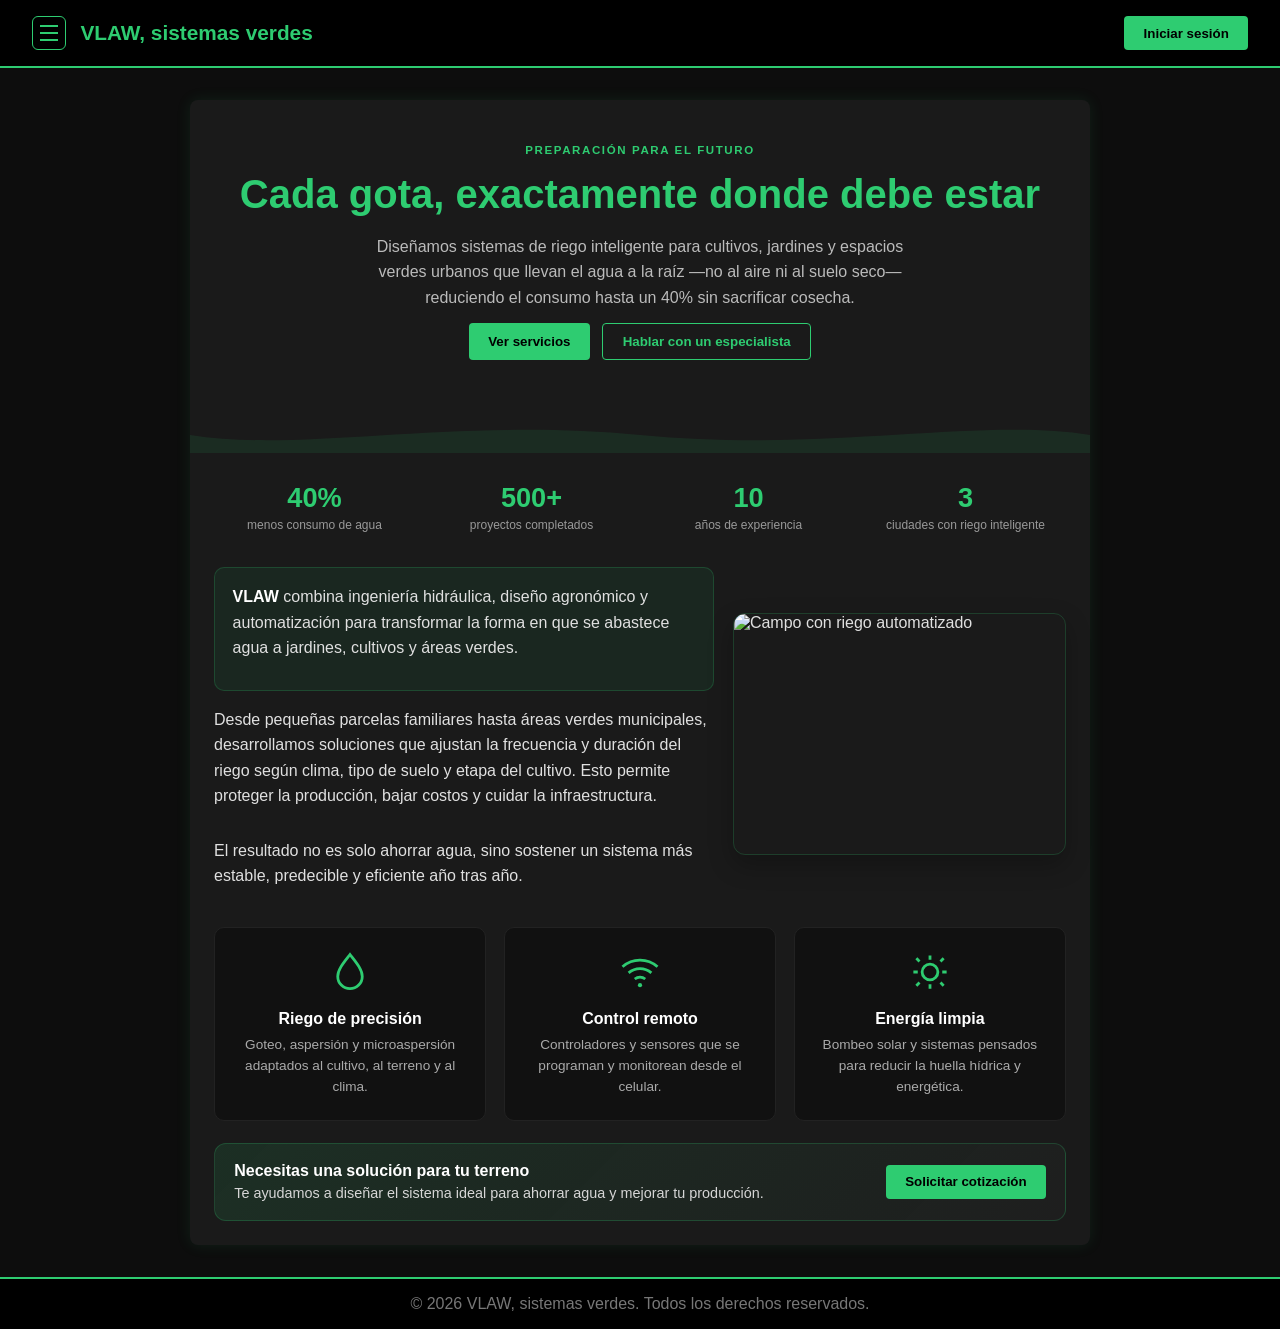
==== commit ed0ec30e: "Add files via upload" ====
--- a/vlaw.html
+++ b/vlaw.html
@@ -6,39 +6,22 @@
 <title></title>
 <style>
   * { margin: 0; padding: 0; box-sizing: border-box; }
-  @keyframes pulseBG {
-    0%, 100% { transform: scale(1); }
-    50% { transform: scale(1.02); }
-  }
-
-  @keyframes fadeInUp {
-    from { opacity: 0; transform: translateY(18px); }
-    to { opacity: 1; transform: translateY(0); }
-  }
-
-  body {
-    font-family: 'Inter', Arial, sans-serif;
-    min-height: 100vh;
-    background: radial-gradient(circle at top left, rgba(46, 204, 113, 0.18), transparent 22%), radial-gradient(circle at bottom right, rgba(46, 204, 113, 0.1), transparent 20%), linear-gradient(135deg, #08100f 0%, #0d242d 45%, #091012 100%);
+  body { 
+    font-family: Arial, sans-serif;
+    background: #0d0d0d;
     color: #e0e0e0;
-    overflow-x: hidden;
-    animation: pulseBG 16s ease-in-out infinite;
   }
 
   .topbar { position: relative; }
 
   header {
-    background: rgba(0, 0, 0, 0.72);
+    background: #000;
     color: #fff;
     padding: 1rem 2rem;
     display: flex;
     justify-content: space-between;
     align-items: center;
-    border-bottom: 1px solid rgba(46, 204, 113, 0.35);
-    backdrop-filter: blur(12px);
-    position: sticky;
-    top: 0;
-    z-index: 80;
+    border-bottom: 2px solid #2ecc71;
   }
 
   .brand { display: flex; align-items: center; gap: 0.9rem; }
@@ -49,19 +32,12 @@
     background: #2ecc71;
     color: #000;
     border: none;
-    padding: 0.7rem 1.4rem;
-    border-radius: 999px;
+    padding: 0.6rem 1.2rem;
+    border-radius: 4px;
     cursor: pointer;
     font-weight: bold;
-    letter-spacing: 0.02em;
-    box-shadow: 0 10px 25px rgba(46, 204, 113, 0.18);
-    transition: background 0.2s ease, transform 0.2s ease, box-shadow 0.2s ease;
-  }
-  .btn:hover {
-    background: #27ae60;
-    transform: translateY(-1px);
-    box-shadow: 0 14px 28px rgba(46, 204, 113, 0.25);
-  }
+  }
+  .btn:hover { background: #27ae60; }
 
   .btn-outline {
     background: none;
@@ -103,21 +79,16 @@
     left: 2rem;
     display: flex;
     flex-direction: column;
-    width: 260px;
+    width: 240px;
     max-height: 0;
     overflow: hidden;
     opacity: 0;
-    background: rgba(17, 17, 17, 0.96);
-    border: 1px solid rgba(46, 204, 113, 0.45);
-    border-radius: 0 0 14px 14px;
-    box-shadow: 0 18px 45px rgba(0, 0, 0, 0.45);
-    transition: max-height 0.28s ease, opacity 0.24s ease, transform 0.2s ease;
-    transform: translateY(-10px);
+    background: #111;
+    border: 1px solid #2ecc71;
+    border-radius: 0 0 10px 10px;
+    box-shadow: 0 14px 30px rgba(0, 0, 0, 0.5);
+    transition: max-height 0.28s ease, opacity 0.2s ease;
     z-index: 60;
-  }
-
-  nav.tabs.open {
-    transform: translateY(0);
   }
 
   nav.tabs.open {
@@ -131,60 +102,226 @@
     border: none;
     color: #ccc;
     text-align: left;
-    padding: 0.9rem 1.1rem;
+    padding: 0.7rem 1.1rem;
     cursor: pointer;
-    font-size: 0.95rem;
+    font-size: 0.92rem;
     border-left: 3px solid transparent;
-    transition: color 0.2s ease, background 0.2s ease, transform 0.2s ease;
-  }
-
+  }
+
+  nav.tabs button:hover { color: #2ecc71; background: rgba(46, 204, 113, 0.06); }
   nav.tabs button.active {
     color: #2ecc71;
     border-left: 3px solid #2ecc71;
     font-weight: bold;
     background: rgba(46, 204, 113, 0.08);
-    transform: translateX(2px);
-  }
-
-  nav.tabs button:hover { color: #2ecc71; background: rgba(46, 204, 113, 0.06); }
+  }
 
   main {
-    max-width: 980px;
+    max-width: 900px;
     margin: 2rem auto;
-    padding: 1.8rem;
-    background: rgba(20, 28, 34, 0.96);
-    border-radius: 16px;
-    border: 1px solid rgba(255, 255, 255, 0.05);
-    box-shadow: 0 30px 90px rgba(0, 0, 0, 0.22);
-    min-height: 55vh;
-    overflow: hidden;
-  }
-
-  .tab-content {
-    display: none;
-    opacity: 0;
-    transform: translateY(18px);
-    transition: opacity 0.28s ease, transform 0.28s ease;
-    will-change: opacity, transform;
-  }
-  .tab-content.fade-enter {
-    opacity: 0;
-    transform: translateY(18px);
-  }
-  .tab-content.active {
-    display: block;
-    opacity: 1;
-    transform: translateY(0);
-  }
-  .tab-content.active.fade-enter {
-    animation: fadeInUp 0.42s ease both;
-  }
+    padding: 1.5rem;
+    background: #1a1a1a;
+    border-radius: 8px;
+    box-shadow: 0 0 15px rgba(46, 204, 113, 0.1);
+    min-height: 50vh;
+  }
+
+  .tab-content { display: none; }
+  .tab-content.active { display: block; }
 
   .tab-content h2 { color: #2ecc71; margin-bottom: 1rem; }
   .tab-content p { line-height: 1.6; margin-bottom: 0.8rem; }
 
+  .rich-layout {
+    display: grid;
+    grid-template-columns: 1.2fr 0.8fr;
+    gap: 1.2rem;
+    align-items: center;
+    margin: 1.2rem 0 1.6rem;
+  }
+
+  .text-stack {
+    display: grid;
+    gap: 1rem;
+  }
+
+  .highlight-box {
+    background: rgba(46, 204, 113, 0.08);
+    border: 1px solid rgba(46, 204, 113, 0.2);
+    border-radius: 10px;
+    padding: 1rem 1.1rem;
+  }
+
+  .highlight-box strong {
+    color: #fff;
+  }
+
+  .section-quote {
+    margin: 1rem 0;
+    padding: 1rem 1.1rem;
+    border-left: 3px solid #2ecc71;
+    background: rgba(255,255,255,0.02);
+    color: #d9d9d9;
+    font-style: italic;
+  }
+
+  .image-panel {
+    border-radius: 12px;
+    overflow: hidden;
+    border: 1px solid rgba(46, 204, 113, 0.2);
+    box-shadow: 0 10px 24px rgba(0,0,0,0.25);
+  }
+
+  .image-panel img {
+    width: 100%;
+    height: 100%;
+    min-height: 240px;
+    object-fit: cover;
+    display: block;
+  }
+   
+  .split-list {
+    display: grid;
+    grid-template-columns: repeat(auto-fit, minmax(220px, 1fr));
+    gap: 1rem;
+    margin-top: 1rem;
+  }
+
+  .mini-card {
+    background: #111;
+    border: 1px solid #222;
+    border-radius: 10px;
+    padding: 1rem;
+  }
+
+  .mini-card h3 {
+    color: #2ecc71;
+    margin-bottom: 0.4rem;
+    font-size: 1rem;
+  }
+
+  .mini-card ul {
+    list-style: none;
+    padding-left: 0;
+    color: #d2d2d2;
+    line-height: 1.7;
+    font-size: 0.9rem;
+  }
+
+  .mini-card li::before {
+    content: "✓ ";
+    color: #2ecc71;
+    font-weight: bold;
+  }
+
+  .process-grid {
+    display: grid;
+    grid-template-columns: repeat(auto-fit, minmax(180px, 1fr));
+    gap: 0.9rem;
+    margin-top: 1rem;
+  }
+
+  .step {
+    background: #101010;
+    border: 1px solid #262626;
+    border-radius: 10px;
+    padding: 1rem;
+    position: relative;
+  }
+
+  .step .num {
+    width: 28px;
+    height: 28px;
+    border-radius: 50%;
+    background: #2ecc71;
+    color: #000;
+    display: inline-flex;
+    align-items: center;
+    justify-content: center;
+    font-weight: bold;
+    margin-bottom: 0.6rem;
+  }
+
+  .step h3 {
+    color: #fff;
+    font-size: 0.96rem;
+    margin-bottom: 0.35rem;
+  }
+
+  .step p {
+    font-size: 0.84rem;
+    color: #b9b9b9;
+    margin-bottom: 0;
+  }
+
+  .cta-banner {
+    margin-top: 1.4rem;
+    padding: 1.1rem 1.2rem;
+    background: linear-gradient(135deg, rgba(46,204,113,0.12), rgba(255,255,255,0.02));
+    border: 1px solid rgba(46,204,113,0.22);
+    border-radius: 12px;
+    display: flex;
+    justify-content: space-between;
+    gap: 1rem;
+    align-items: center;
+    flex-wrap: wrap;
+  }
+
+  .user-form {
+    display: grid;
+    grid-template-columns: repeat(auto-fit, minmax(220px, 1fr));
+    gap: 1rem;
+    margin-top: 1.2rem;
+    background: #111;
+    border: 1px solid #242424;
+    border-radius: 12px;
+    padding: 1.2rem;
+  }
+
+  .field {
+    display: flex;
+    flex-direction: column;
+    gap: 0.4rem;
+  }
+
+  .field label {
+    color: #dcdcdc;
+    font-size: 0.85rem;
+  }
+
+  .field input,
+  .field textarea {
+    width: 100%;
+    background: #0d0d0d;
+    border: 1px solid #303030;
+    border-radius: 8px;
+    color: #fff;
+    padding: 0.7rem 0.8rem;
+    font: inherit;
+  }
+
+  .field textarea {
+    min-height: 110px;
+    resize: vertical;
+  }
+
+  .user-form .full-width {
+    grid-column: 1 / -1;
+  }
+
+  @media (max-width: 700px) {
+    .rich-layout {
+      grid-template-columns: 1fr;
+    }
+
+    .cta-banner {
+      align-items: flex-start;
+      flex-direction: column;
+    }
+  }
+
   /* ---- Inicio visual (hero, stats, features) ---- */
-  .hero { text-align: center; padding: 1.5rem 0.8rem 2rem; animation: fadeInUp 0.8s ease both; }
+  .hero { text-align: center; padding: 1rem 0.5rem 2rem; }
 
   .eyebrow {
     display: inline-block;
@@ -197,33 +334,25 @@
   }
 
   .hero-title {
-    font-size: clamp(2rem, 5vw, 3rem);
-    line-height: 1.08;
-    color: #ffffff;
-    font-weight: 900;
+    font-size: clamp(1.7rem, 4vw, 2.5rem);
+    line-height: 1.18;
+    color: #fff;
+    font-weight: 800;
     margin-bottom: 1rem;
-    letter-spacing: -0.03em;
-    text-shadow: 0 12px 40px rgba(0, 0, 0, 0.35);
-  }
-
-  .hero-sub {
-    max-width: 620px;
-    margin: 0 auto 1.8rem;
-    color: #c8cfd6;
-    line-height: 1.75;
-    font-size: 1rem;
+  }   
+
+  .hero-sub { 
+    max-width: 540px;
+    margin: 0 auto 1.6rem;
+    color: #bbb;
+    line-height: 1.65;
   }
 
   .hero-actions {
-    display: inline-flex;
-    gap: 0.9rem;
+    display: flex;
+    gap: 0.8rem;
     justify-content: center;
     flex-wrap: wrap;
-    margin-top: 1.4rem;
-  }
-
-  .hero-actions .btn {
-    min-width: 160px;
   }
 
   .wave-divider { line-height: 0; margin: 1.6rem -1.5rem 0; }
@@ -232,10 +361,10 @@
 
   .stat-grid {
     display: grid;
-    grid-template-columns: repeat(auto-fit, minmax(140px, 1fr));
+    grid-template-columns: repeat(auto-fit, minmax(120px, 1fr));
     gap: 1rem;
     text-align: center;
-    margin: 2rem 0 2.4rem;
+    margin: 1.8rem 0 2.2rem;
   }
 
   .stat-num { display: block; font-size: 1.7rem; font-weight: 800; color: #2ecc71; }
@@ -248,20 +377,14 @@
   }
 
   .feature {
-    background: rgba(18, 28, 34, 0.95);
-    border: 1px solid rgba(255,255,255,0.08);
-    border-radius: 18px;
-    padding: 1.6rem 1.3rem;
+    background: #111;
+    border: 1px solid #222;
+    border-radius: 10px;
+    padding: 1.4rem 1.1rem;
     text-align: center;
-    transition: border-color 0.24s ease, transform 0.24s ease, box-shadow 0.24s ease, background 0.24s ease;
-    will-change: transform, box-shadow, background;
-  }
-  .feature:hover {
-    background: rgba(34, 50, 62, 0.96);
-    border-color: #2ecc71;
-    transform: translateY(-6px);
-    box-shadow: 0 24px 45px rgba(46, 204, 113, 0.16);
-  }
+    transition: border-color 0.2s ease, transform 0.2s ease;
+  }
+  .feature:hover { border-color: #2ecc71; transform: translateY(-3px); }
 
   .feature-icon {
     width: 42px;
@@ -286,21 +409,12 @@
     display: none;
     position: fixed;
     top: 0; left: 0; right: 0; bottom: 0;
-    background: rgba(0,0,0,0.72);
+    background: rgba(0,0,0,0.8);
     justify-content: center;
     align-items: center;
     z-index: 100;
   }
   .modal-overlay.active { display: flex; }
-  .modal {
-    opacity: 0;
-    transform: translateY(-18px);
-    transition: opacity 0.28s ease, transform 0.28s ease;
-  }
-  .modal-overlay.active .modal {
-    opacity: 1;
-    transform: translateY(0);
-  }
 
   .modal {
     background: #1a1a1a;
@@ -323,34 +437,6 @@
     border-radius: 4px;
   }
 
-  .profile-form {
-    margin-top: 1rem;
-  }
-
-  .profile-form h3 {
-    color: #fff;
-    margin-bottom: 0.8rem;
-  }
-
-  .profile-form input {
-    width: 100%;
-    padding: 0.6rem;
-    margin-bottom: 0.8rem;
-    background: #0d0d0d;
-    border: 1px solid #333;
-    color: #fff;
-    border-radius: 4px;
-  }
-
-  .profile-form button {
-    width: 100%;
-    margin-top: 0.4rem;
-  }
-
-  .profile-form #profileMsg {
-    margin-top: 0.6rem;
-  }
-
   .modal .switch-link {
     color: #2ecc71;
     cursor: pointer;
@@ -382,18 +468,16 @@
   }
 
   .info-card {
-    background: rgba(16, 24, 32, 0.95);
-    border: 1px solid rgba(255,255,255,0.08);
-    border-radius: 14px;
-    padding: 1.1rem;
-    transition: border-color 0.24s ease, transform 0.24s ease, box-shadow 0.24s ease;
-    will-change: transform, box-shadow;
+    background: #111;
+    border: 1px solid #2a2a2a;
+    border-radius: 8px;
+    padding: 1rem;
+    transition: border-color 0.2s ease, transform 0.2s ease;
   }
 
   .info-card:hover {
     border-color: #2ecc71;
-    transform: translateY(-4px);
-    box-shadow: 0 20px 40px rgba(46, 204, 113, 0.09);
+    transform: translateY(-2px);
   }
 
   .info-card h3 {
@@ -517,6 +601,8 @@
       <input type="text" id="regName" placeholder="Nombre completo">
       <input type="email" id="regEmail" placeholder="Correo electrónico">
       <input type="tel" id="regPhone" placeholder="Teléfono">
+      <input type="text" id="regCity" placeholder="Ciudad">
+      <input type="text" id="regCompany" placeholder="Empresa o proyecto">
       <input type="text" id="regUser" placeholder="Usuario">
       <input type="password" id="regPass" placeholder="Contraseña">
       <button class="btn" id="registerSubmit" style="width:100%;">Registrarme</button>
@@ -557,6 +643,19 @@
         <div class="stat"><span class="stat-num">3</span><span class="stat-label">ciudades con riego inteligente</span></div>
       </div>
 
+      <div class="rich-layout">
+        <div class="text-stack">
+          <div class="highlight-box">
+            <p><strong>VLAW</strong> combina ingeniería hidráulica, diseño agronómico y automatización para transformar la forma en que se abastece agua a jardines, cultivos y áreas verdes.</p>
+          </div>
+          <p>Desde pequeñas parcelas familiares hasta áreas verdes municipales, desarrollamos soluciones que ajustan la frecuencia y duración del riego según clima, tipo de suelo y etapa del cultivo. Esto permite proteger la producción, bajar costos y cuidar la infraestructura.</p>
+          <p>El resultado no es solo ahorrar agua, sino sostener un sistema más estable, predecible y eficiente año tras año.</p>
+        </div>
+        <div class="image-panel">
+          <img src="https://images.unsplash.com/photo-1466692476868-aef1dfb1e735?auto=format&fit=crop&w=900&q=80" alt="Campo con riego automatizado" />
+        </div>
+      </div>
+
       <div class="feature-grid">
         <div class="feature">
           <svg class="feature-icon" viewBox="0 0 24 24" fill="none" stroke="currentColor" stroke-width="1.6">
@@ -581,81 +680,237 @@
           <h3>Energía limpia</h3>
           <p>Bombeo solar y sistemas pensados para reducir la huella hídrica y energética.</p>
         </div>
+      </div>
+
+      <div class="cta-banner">
+        <div>
+          <strong style="display:block; color:#fff; margin-bottom:0.3rem;">Necesitas una solución para tu terreno</strong>
+          <span style="color:#d6d6d6; font-size:0.9rem;">Te ayudamos a diseñar el sistema ideal para ahorrar agua y mejorar tu producción.</span>
+        </div>
+        <button class="btn" id="heroContact2">Solicitar cotización</button>
       </div>`
     },
     {
       title: "Sobre Nosotros",
       content: `<h2>Sobre Nosotros</h2>
-      <p>Fundada en 2015, VLAW, sistemas verdes nació con la misión de reducir el desperdicio de agua en la agricultura.</p>
+      <p>Fundada en 2015, VLAW, sistemas verdes nació con la misión de reducir el desperdicio de agua en la agricultura y en la gestión de los jardines y espacios públicos.</p>
+      <div class="rich-layout">
+        <div class="text-stack">
+          <p>Hoy somos un equipo de ingenieros, agrónomos e instaladores especializados en sistemas sostenibles de riego. Nuestra diferencia está en combinar diseño técnico con conocimiento real del terreno, porque un sistema eficiente no se mide solo por la cantidad de equipos, sino por la mejora continua en resultados.</p>
+          <div class="highlight-box">
+            <p><strong>Visión:</strong> convertir cada proyecto en un ejemplo de eficiencia hídrica, productividad y cuidado del medio ambiente.</p>
+          </div>
+          <p>Cada solución se crea a partir de la observación del suelo, el clima local, la variedad de cultivo y la infraestructura disponible. Así evitamos errores comunes como riego excesivo, presión inadecuada o pérdida por evaporación.</p>
+        </div>
+        <div class="image-panel">
+          <img src="https://images.unsplash.com/photo-1501004318641-b39e6451bec6?auto=format&fit=crop&w=900&q=80" alt="Equipo de ingeniería trabajando en soluciones verdes" />
+        </div>
+      </div>
+      <div class="split-list">
+        <div class="mini-card">
+          <h3>Nuestra misión</h3>
+          <ul>
+            <li>Reducir el consumo de agua con tecnología útil.</li>
+            <li>Mejorar rendimientos en cultivos y jardines.</li>
+            <li>Crear sistemas sostenibles para el largo plazo.</li>
+          </ul>
+        </div>
+        <div class="mini-card">
+          <h3>Nuestros valores</h3>
+          <ul>
+            <li>Honestidad técnica y acompañamiento real.</li>
+            <li>Calidad en materiales e instalación.</li>
+            <li>Soluciones pensadas para la realidad local.</li>
+          </ul>
+        </div>
+      </div>
       <div class="card-grid" id="grid-sobre"></div>`
     },
     {
       title: "Servicios",
       content: `<h2>Nuestros Servicios</h2>
-      <p>Diseño e instalación de sistemas de riego, mantenimiento y consultoría en eficiencia hídrica.</p>
+      <p>Diseñamos e instalamos sistemas de riego, realizamos mantenimiento y entregamos diagnóstico técnico para optimizar el uso del agua en cualquier tipo de proyecto.</p>
+      <div class="rich-layout">
+        <div class="text-stack">
+          <p>Desde la primera visita técnica hasta la puesta en marcha, nuestro equipo analiza la zona, la pendiente del terreno, el patrón de uso y la demanda del cultivo. Ese análisis permite definir la mejor combinación entre emisores, tuberías, programación y sensores.</p>
+          <div class="section-quote">“No entregamos equipos por entregar; desarrollamos soluciones que realmente funcionan en el campo y se mantienen con el tiempo.”</div>
+          <p>La atención incluye asesoría en selección de materiales, optimización de horarios de riego, reparación de fugas, limpieza de líneas y mejora de presión del sistema.</p>
+        </div>
+        <div class="image-panel">
+          <img src="https://images.unsplash.com/photo-1471193945509-9ad0617afabf?auto=format&fit=crop&w=900&q=80" alt="Instalación de sistema de riego" />
+        </div>
+      </div>
+      <div class="process-grid">
+        <div class="step"><div class="num">1</div><h3>Diagnóstico</h3><p>Evaluamos el suelo, el clima y la zona irrigada.</p></div>
+        <div class="step"><div class="num">2</div><h3>Diseño</h3><p>Definimos presión, caudal, emisores y programación.</p></div>
+        <div class="step"><div class="num">3</div><h3>Instalación</h3><p>Colocamos equipos con precisión y control de calidad.</p></div>
+        <div class="step"><div class="num">4</div><h3>Seguimiento</h3><p>Revisamos operación y ajustamos para mejorar resultados.</p></div>
+      </div>
       <div class="card-grid" id="serviciosGrid"></div>`
     },
     {
       title: "Sistemas de Riego",
       content: `<h2>Sistemas de Riego</h2>
-      <p>Cada cultivo y cada terreno necesita un método distinto. Estas son nuestras principales tecnologías.</p>
+      <p>Cada cultivo y cada terreno exige un método distinto. Nuestros sistemas se diseñan para optimizar la humedad del suelo, cuidar la energía y mejorar la productividad.</p>
+      <div class="split-list">
+        <div class="mini-card">
+          <h3>Riego por goteo</h3>
+          <ul>
+            <li>Entrega agua exacta a la raíz.</li>
+            <li>Reduce evaporación y pérdidas.</li>
+            <li>Ideal para árboles y hortalizas.</li>
+          </ul>
+        </div>
+        <div class="mini-card">
+          <h3>Aspersión</h3>
+          <ul>
+            <li>Cubre áreas grandes de forma uniforme.</li>
+            <li>Muy útil en céspedes y jardines.</li>
+            <li>Mejora la presentación visual del espacio.</li>
+          </ul>
+        </div>
+        <div class="mini-card">
+          <h3>Microaspersión</h3>
+          <ul>
+            <li>Regula humedad de forma gradual.</li>
+            <li>Es útil en viveros y cultivos sensibles.</li>
+            <li>Evita encharcamientos.</li>
+          </ul>
+        </div>
+      </div>
+      <div class="rich-layout">
+        <div class="text-stack">
+          <p>Al momento de elegir el sistema, consideramos la topografía, la permeabilidad del suelo, la velocidad del viento, la radiación solar y la etapa fisiológica de la planta. Esto permite adaptar la presión de trabajo y la frecuencia del riego sin desperdicio.</p>
+          <p>También apoyamos la automatización por horario, humedad del suelo o sensores climáticos. Así el sistema reacciona a condiciones reales del entorno y evita la mala programación del riego manual.</p>
+        </div>
+        <div class="image-panel">
+          <img src="https://images.unsplash.com/photo-1464226184884-fa52ac9c0f6d?auto=format&fit=crop&w=900&q=80" alt="Sistema de riego moderno en cultivo" />
+        </div>
+      </div>
       <div class="card-grid" id="grid-sistemas"></div>`
     },
     {
       title: "Productos",
       content: `<h2>Productos</h2>
-      <p>Equipamiento de alta durabilidad, pensado para funcionar en campo durante años.</p>
+      <p>Trabajamos con equipo técnico de alto rendimiento para asegurar estabilidad, resistencia y ahorro operativo durante años de funcionamiento.</p>
+      <div class="rich-layout">
+        <div class="text-stack">
+          <p>Ofrecemos controladores inteligentes, sensores de humedad, filtros, electroválvulas, emisores, tuberías y accesorios de alta durabilidad. Cada componente se selecciona según la presión, el flujo y la carga de trabajo del sistema.</p>
+          <div class="highlight-box">Nuestra prioridad es que el equipo funcione sin fallas de presión, sin obstrucciones y con un mantenimiento simple y económico.</div>
+        </div>
+        <div class="image-panel">
+          <img src="https://images.unsplash.com/photo-1581092335397-4ca1c5f5d8da?auto=format&fit=crop&w=900&q=80" alt="Componentes de riego industrial" />
+        </div>
+      </div>
       <div class="card-grid" id="grid-productos"></div>`
     },
     {
       title: "Proyectos",
       content: `<h2>Proyectos Destacados</h2>
-      <p>Algunos de los proyectos que reflejan nuestro trabajo en distintas escalas.</p>
+      <p>Hemos trabajado con productores, municipios y empresas que buscan reducir costos, mejorar la presentación de áreas verdes y proteger el recurso hídrico.</p>
+      <div class="rich-layout">
+        <div class="text-stack">
+          <p>En viñedos, huertos, viveros y parques urbanos hemos puesto en marcha sistemas de riego diseñados para la realidad local y el tipo de superficie. El trabajo va más allá de instalar tuberías: se analiza el patrón de consumo, se controla el tiempo y se ajustan parámetros para evitar pérdidas.</p>
+          <div class="section-quote">En la mayoría de nuestros proyectos, el ahorro en agua y energía se refleja en los primeros meses de operación.</div>
+        </div>
+        <div class="image-panel">
+          <img src="https://images.unsplash.com/photo-1500937386664-56d1dfef3854?auto=format&fit=crop&w=900&q=80" alt="Proyecto de riego en terreno agrícola" />
+        </div>
+      </div>
       <div class="card-grid" id="grid-proyectos"></div>`
     },
     {
       title: "Clientes",
       content: `<h2>Nuestros Clientes</h2>
-      <p>Más de 500 proyectos completados junto a distintos tipos de clientes en los últimos 10 años.</p>
+      <p>Atendemos a agricultores, cooperativas, desarrolladores, municipios y administradores de jardines privados con soluciones adaptadas a cada escala y presupuesto.</p>
+      <div class="split-list">
+        <div class="mini-card">
+          <h3>Productores</h3>
+          <ul>
+            <li>Optimización del cultivo y ahorro de agua.</li>
+            <li>Mejor control de fertilización y humedad.</li>
+            <li>Mayor previsibilidad en temporadas secas.</li>
+          </ul>
+        </div>
+        <div class="mini-card">
+          <h3>Municipios</h3>
+          <ul>
+            <li>Riego eficiente para parques y avenidas.</li>
+            <li>Menor gasto en mantenimiento.</li>
+            <li>Mayor calidad visual en áreas verdes.</li>
+          </ul>
+        </div>
+        <div class="mini-card">
+          <h3>Empresas y condominios</h3>
+          <ul>
+            <li>Control centralizado del riego.</li>
+            <li>Atención en zonas con alto consumo.</li>
+            <li>Soluciones a la medida para jardines comunes.</li>
+          </ul>
+        </div>
+      </div>
       <div class="card-grid" id="grid-clientes"></div>`
     },
     {
       title: "Sostenibilidad",
       content: `<h2>Sostenibilidad</h2>
-      <p>El agua es un recurso finito. Así es como la cuidamos en cada proyecto.</p>
+      <p>El agua es un recurso limitado y cada proyecto que tomamos debe aportar eficiencia, resiliencia y cuidado ambiental.</p>
+      <div class="rich-layout">
+        <div class="text-stack">
+          <p>En VLAW, la sostenibilidad comienza por la reducción de pérdidas durante la operación del sistema: usamos tecnología para evitar riego excesivo, aplicar el agua justa en el momento indicado y trabajar con fuentes de energía más limpias cuando se requiere combustible o bombeo.</p>
+          <p>También promovemos la reutilización y la conservación del suelo, combinando sistemas modernos con prácticas responsables para reducir la erosión, mejorar los rendimientos y proteger los acuíferos de la sobreexplotación.</p>
+        </div>
+        <div class="image-panel">
+          <img src="https://images.unsplash.com/photo-1492496913980-501348b61469?auto=format&fit=crop&w=900&q=80" alt="Paisaje ecológico con cultivo sostenible" />
+        </div>
+      </div>
       <div class="card-grid" id="grid-sostenibilidad"></div>`
     },
     {
       title: "Preguntas Frecuentes",
       content: `<h2>Preguntas Frecuentes</h2>
-      <p>Toca una pregunta para ver la respuesta.</p>
-      <div class="card-grid faq-grid" id="grid-faq"></div>`
+      <p>Toca una pregunta para ver la respuesta. Aquí resolvemos dudas comunes sobre tiempos, precio, mantenimiento y garantías.</p>
+      <div class="card-grid faq-grid" id="grid-faq"></div>
+      <div class="cta-banner">
+        <div>
+          <strong style="display:block; color:#fff; margin-bottom:0.3rem;">¿Aún tienes dudas?</strong>
+          <span style="color:#d6d6d6; font-size:0.9rem;">Podemos analizar tu caso específico y recomendar la mejor solución sin compromiso.</span>
+        </div>
+        <button class="btn" id="faqContact">Hablar con un asesor</button>
+      </div>`
+    },
+    {
+      title: "Mi información",
+      requiresAuth: true,
+      content: `<h2>Mi información</h2>
+      <div id="miInfoContainer"></div>`
     },
     {
       title: "Contacto",
       content: `<h2>Contacto</h2>
-      <p>Escríbenos directamente o elige el área con la que quieres hablar.</p>
+      <p>Escríbenos directamente o elige el área con la que quieres hablar. Estamos listos para responder consultas, presupuestos o mantenimiento.</p>
+      <div class="rich-layout">
+        <div class="text-stack">
+          <div class="mini-card">
+            <h3>Datos de contacto</h3>
+            <ul>
+              <li>Correo: contacto@vlaw.com</li>
+              <li>Ventas: ventas@vlaw.com</li>
+              <li>Soporte: soporte@vlaw.com</li>
+              <li>Tel: +503 7195-9635</li>
+              <li>Dirección: Av. del Agua 123, Ciudad Verde</li>
+            </ul>
+          </div>
+          <div class="highlight-box">
+            <p><strong>Horario de atención:</strong> lunes a sábado de 8:00 a 18:00 horas.</p>
+          </div>
+        </div>
+        <div class="image-panel">
+          <img src="https://images.unsplash.com/photo-1552664730-d307ca884978?auto=format&fit=crop&w=900&q=80" alt="Atención al cliente y asesoría técnica" />
+        </div>
+      </div>
       <div class="card-grid" id="grid-contacto"></div>
-      <p style="margin-top:1.2rem; color:#888; font-size:0.85rem;">Correo general: contacto@vlaw.com · Tel: +52 55 1234 5678 · Av. del Agua 123, Ciudad Verde.</p>`
-    },
-    {
-      title: "Mi Información",
-      secure: true,
-      content: `<h2>Mi Información</h2>
-      <p id="userInfoText">Accede con tu cuenta para ver tus datos.</p>
-      <div id="miInfoStats">
-        <p>Visitas a la página: <strong id="visitCount">0</strong></p>
-        <p>Lo que más ves:</p>
-        <ul id="mostViewedList"><li>No hay registros aún.</li></ul>
-      </div>
-      <div class="profile-form" id="profileFormContainer">
-        <h3>Mi perfil</h3>
-        <input type="text" id="profileName" placeholder="Nombre completo">
-        <input type="email" id="profileEmail" placeholder="Correo electrónico">
-        <input type="tel" id="profilePhone" placeholder="Teléfono">
-        <button class="btn" type="button" id="saveProfileBtn">Guardar información</button>
-        <p class="msg" id="profileMsg"></p>
-      </div>`
+      <p style="margin-top:1.2rem; color:#888; font-size:0.85rem;">Correo general: contacto@vlaw.com · Tel: +503 7195-9635 · Av. del Agua 123, Ciudad Verde.</p>`
     }
   ];
 
@@ -684,61 +939,52 @@
     const btn = document.createElement('button');
     btn.textContent = tab.title;
     btn.className = i === 0 ? 'active' : '';
-    if (tab.secure) {
-      btn.style.display = 'none';
-      btn.dataset.secure = 'true';
-    }
+    btn.dataset.requiresAuth = tab.requiresAuth ? 'true' : 'false';
     btn.addEventListener('click', () => {
-      registrarVistaTab(i);
+      if (tab.requiresAuth && !usuarioActual) return;
       activarTab(i);
       cerrarMenu();
     });
     tabsNav.appendChild(btn);
 
     const div = document.createElement('div');
-    div.className = 'tab-content fade-enter' + (i === 0 ? ' active' : '');
+    div.className = 'tab-content' + (i === 0 ? ' active' : '');
     div.innerHTML = tab.content;
     contenido.appendChild(div);
   });
 
-  actualizarTabsDeSesion(false);
+  function syncAuthTabs() {
+    const buttons = document.querySelectorAll('nav.tabs button');
+    buttons.forEach((btn, i) => {
+      const tab = tabs[i];
+      const isLocked = !!tab?.requiresAuth && !usuarioActual;
+      btn.style.display = isLocked ? 'none' : 'block';
+    });
+
+    const visibleTabs = tabs.filter(tab => !(tab.requiresAuth && !usuarioActual));
+    if (!usuarioActual && tabs[9] && tabs[9].requiresAuth) {
+      activarTab(0);
+    } else if (usuarioActual && !visibleTabs.some((tab, idx) => tabs.indexOf(tab) === 0)) {
+      activarTab(0);
+    }
+  }
 
   document.getElementById('heroCta')?.addEventListener('click', () => activarTab(2));
-  document.getElementById('heroContact')?.addEventListener('click', () => activarTab(9));
+  document.getElementById('heroContact')?.addEventListener('click', () => activarTab(10));
+  document.getElementById('heroContact2')?.addEventListener('click', () => activarTab(10));
+  document.getElementById('faqContact')?.addEventListener('click', () => activarTab(10));
 
   function activarTab(index) {
     document.querySelectorAll('nav.tabs button').forEach((b, i) => {
       b.classList.toggle('active', i === index);
     });
     document.querySelectorAll('.tab-content').forEach((c, i) => {
-      const active = i === index;
-      c.classList.toggle('active', active);
-      if (active) {
-        c.classList.remove('fade-enter');
-        void c.offsetWidth;
-        c.classList.add('fade-enter');
-      }
+      c.classList.toggle('active', i === index);
     });
   }
 
-  function actualizarTabsDeSesion(loggedIn) {
-    document.querySelectorAll('nav.tabs button').forEach((btn, i) => {
-      const tab = tabs[i];
-      if (tab.secure) {
-        btn.style.display = loggedIn ? 'block' : 'none';
-        if (!loggedIn && btn.classList.contains('active')) {
-          activarTab(0);
-        }
-      }
-    });
-  }
-
-  function obtenerIndiceMiInfo() {
-    return tabs.findIndex(tab => tab.title === 'Mi Información');
-  }
-
   // ---------- Motor genérico de tarjetas dinámicas ----------
-  // Cada pestaña (excepto Inicio) usa este mismo motor para pintar
+  // Cada pestaña (excepto Inicio) usa este mismo motor para pintar 
   // tarjetas con un recuadro expandible de "más información": texto
   // ampliado + una foto de referencia del tema.
   function crearTarjetas(gridId, items, opciones = {}) {
@@ -878,7 +1124,7 @@
       detalle: 'La combinación de riego de precisión y sensores de humedad evita el desperdicio, entregando solo el agua que la planta necesita.',
       imagen: fotoGoteo },
     { id: 'energia', titulo: 'Energía Solar', resumen: 'Bombeo de agua con energía limpia.',
-      detalle: 'Instalamos sistemas de bombeo solar que reducen la dependencia de combustibles fósiles y bajan los costos operativos.',
+      detalle: 'Instalamos sistemas de bombeo solar que reduc en la dependencia de combustibles fósiles y bajan los costos operativos.',
       imagen: fotoSolar },
     { id: 'impacto', titulo: 'Impacto Ambiental', resumen: 'Menos presión sobre fuentes de agua locales.',
       detalle: 'Cada sistema que instalamos ayuda a preservar acuíferos y ríos, protegiendo el recurso para las próximas generaciones.',
@@ -907,85 +1153,8 @@
   ]);
 
   // ---------- Sistema de usuarios (en memoria) ----------
-  let usuarios = cargarUsuarios(); // { user, pass, name, email, phone, visitCount, viewCounts }
+  const usuarios = [];
   let usuarioActual = null;
-
-  function cargarUsuarios() {
-    try {
-      const saved = localStorage.getItem('vlawUsuarios');
-      return saved ? JSON.parse(saved) : [];
-    } catch (error) {
-      return [];
-    }
-  }
-
-  function guardarUsuarios() {
-    localStorage.setItem('vlawUsuarios', JSON.stringify(usuarios));
-  }
-
-  function registrarVisitaPagina() {
-    if (!usuarioActual) return;
-    const perfil = usuarios.find(u => u.user === usuarioActual);
-    if (!perfil) return;
-    perfil.visitCount = (perfil.visitCount || 0) + 1;
-    guardarUsuarios();
-    actualizarMiInformacion();
-  }
-
-  function registrarVistaTab(index) {
-    if (!usuarioActual) return;
-    const tab = tabs[index];
-    if (!tab || tab.secure) return;
-    const perfil = usuarios.find(u => u.user === usuarioActual);
-    if (!perfil) return;
-    perfil.viewCounts = perfil.viewCounts || {};
-    const key = tab.title;
-    perfil.viewCounts[key] = (perfil.viewCounts[key] || 0) + 1;
-    guardarUsuarios();
-    actualizarMiInformacion();
-  }
-
-  function actualizarMiInformacion() {
-    const perfil = usuarioActual ? usuarios.find(u => u.user === usuarioActual) : null;
-    const infoTexto = document.getElementById('userInfoText');
-    const visitCount = document.getElementById('visitCount');
-    const mostViewedList = document.getElementById('mostViewedList');
-    const profileName = document.getElementById('profileName');
-    const profileEmail = document.getElementById('profileEmail');
-    const profilePhone = document.getElementById('profilePhone');
-    const profileMsg = document.getElementById('profileMsg');
-
-    if (!perfil) {
-      if (infoTexto) infoTexto.textContent = 'Accede con tu cuenta para ver tus datos.';
-      if (visitCount) visitCount.textContent = '0';
-      if (mostViewedList) mostViewedList.innerHTML = '<li>No hay registros aún.</li>';
-      if (profileName) profileName.value = '';
-      if (profileEmail) profileEmail.value = '';
-      if (profilePhone) profilePhone.value = '';
-      if (profileMsg) profileMsg.textContent = '';
-      return;
-    }
-
-    if (infoTexto) {
-      infoTexto.textContent = `Usuario: ${perfil.user}. Nombre: ${perfil.name || 'Sin nombre'}.`;
-    }
-    if (visitCount) {
-      visitCount.textContent = perfil.visitCount ? perfil.visitCount.toString() : '0';
-    }
-    if (profileName) profileName.value = perfil.name || '';
-    if (profileEmail) profileEmail.value = perfil.email || '';
-    if (profilePhone) profilePhone.value = perfil.phone || '';
-    if (profileMsg) profileMsg.textContent = '';
-
-    if (mostViewedList) {
-      const items = Object.entries(perfil.viewCounts || {}).sort((a, b) => b[1] - a[1]);
-      if (items.length === 0) {
-        mostViewedList.innerHTML = '<li>No hay registros aún.</li>';
-      } else {
-        mostViewedList.innerHTML = items.slice(0, 5).map(([name, count]) => `<li>${name}: ${count} veces</li>`).join('');
-      }
-    }
-  }
 
   const modalOverlay = document.getElementById('modalOverlay');
   const loginBtn = document.getElementById('loginBtn');
@@ -998,6 +1167,104 @@
   const userNameSpan = document.getElementById('userName');
   const logoutBtn = document.getElementById('logoutBtn');
 
+  function obtenerUsuarioActual() {
+    return usuarios.find(u => u.user === usuarioActual) || null;
+  }
+
+  function escaparHtml(value = '') {
+    return String(value)
+      .replace(/&/g, '&amp;')
+      .replace(/</g, '&lt;')
+      .replace(/>/g, '&gt;')
+      .replace(/"/g, '&quot;')
+      .replace(/'/g, '&#039;');
+  }
+
+  function renderMiInformacion() {
+    const container = document.getElementById('miInfoContainer');
+    if (!container) return;
+
+    if (!usuarioActual) {
+      container.innerHTML = `
+        <div class="highlight-box">
+          <p><strong>Sin sesión activa.</strong> Inicia sesión para ver y actualizar tu información personal.</p>
+        </div>
+      `;
+      return;
+    }
+
+    const perfil = obtenerUsuarioActual();
+    if (!perfil) {
+      container.innerHTML = `
+        <div class="highlight-box">
+          <p><strong>No se encontró tu perfil.</strong> Vuelve a iniciar sesión.</p>
+        </div>
+      `;
+      return;
+    }
+
+    container.innerHTML = `
+      <div class="user-form">
+        <div class="field">
+          <label>Nombre completo</label>
+          <input type="text" id="infoName" value="${escaparHtml(perfil.name || '')}">
+        </div>
+        <div class="field">
+          <label>Usuario</label>
+          <input type="text" id="infoUser" value="${escaparHtml(perfil.user || '')}" readonly>
+        </div>
+        <div class="field">
+          <label>Correo electrónico</label>
+          <input type="email" id="infoEmail" value="${escaparHtml(perfil.email || '')}">
+        </div>
+        <div class="field">
+          <label>Teléfono</label>
+          <input type="tel" id="infoPhone" value="${escaparHtml(perfil.phone || '')}">
+        </div>
+        <div class="field">
+          <label>Ciudad</label>
+          <input type="text" id="infoCity" value="${escaparHtml(perfil.city || '')}">
+        </div>
+        <div class="field">
+          <label>Empresa o proyecto</label>
+          <input type="text" id="infoCompany" value="${escaparHtml(perfil.company || '')}">
+        </div>
+        <div class="field full-width">
+          <label>Necesidad o descripción del proyecto</label>
+          <textarea id="infoProject">${escaparHtml(perfil.project || '')}</textarea>
+        </div>
+        <div class="field full-width">
+          <button class="btn" id="guardarInfoBtn">Guardar información</button>
+        </div>
+      </div>
+      <p class="msg" id="profileMsg"></p>
+    `;
+
+    document.getElementById('guardarInfoBtn')?.addEventListener('click', () => {
+      const perfilActual = obtenerUsuarioActual();
+      if (!perfilActual) return;
+
+      perfilActual.name = document.getElementById('infoName').value.trim();
+      perfilActual.email = document.getElementById('infoEmail').value.trim();
+      perfilActual.phone = document.getElementById('infoPhone').value.trim();
+      perfilActual.city = document.getElementById('infoCity').value.trim();
+      perfilActual.company = document.getElementById('infoCompany').value.trim();
+      perfilActual.project = document.getElementById('infoProject').value.trim();
+
+      const msg = document.getElementById('profileMsg');
+      if (!perfilActual.name || !perfilActual.email || !perfilActual.phone || !perfilActual.city) {
+        msg.textContent = 'Completa nombre, correo, teléfono y ciudad para continuar.';
+        msg.className = 'msg error';
+        return;
+      }
+
+      msg.textContent = 'Tu información se guardó correctamente.';
+      msg.className = 'msg success';
+      userNameSpan.textContent = `Hola, ${perfilActual.name || perfilActual.user}`;
+      renderMiInformacion();
+    });
+  }
+
   loginBtn.addEventListener('click', () => modalOverlay.classList.add('active'));
   closeModal.addEventListener('click', () => modalOverlay.classList.remove('active'));
 
@@ -1015,12 +1282,14 @@
     const name = document.getElementById('regName').value.trim();
     const email = document.getElementById('regEmail').value.trim();
     const phone = document.getElementById('regPhone').value.trim();
+    const city = document.getElementById('regCity').value.trim();
+    const company = document.getElementById('regCompany').value.trim();
     const user = document.getElementById('regUser').value.trim();
     const pass = document.getElementById('regPass').value.trim();
     const msg = document.getElementById('registerMsg');
 
-    if (!name || !email || !phone || !user || !pass) {
-      msg.textContent = 'Completa todos los campos.';
+    if (!name || !email || !phone || !city || !user || !pass) {
+      msg.textContent = 'Completa todos los campos obligatorios.';
       msg.className = 'msg error';
       return;
     }
@@ -1029,13 +1298,25 @@
       msg.className = 'msg error';
       return;
     }
-    usuarios.push({ user, pass, name, email, phone, visitCount: 0, viewCounts: {} });
-    guardarUsuarios();
+
+    usuarios.push({
+      user,
+      pass,
+      name,
+      email,
+      phone,
+      city,
+      company,
+      project: ''
+    });
+
     msg.textContent = 'Cuenta creada. Ahora inicia sesión.';
     msg.className = 'msg success';
     document.getElementById('regName').value = '';
     document.getElementById('regEmail').value = '';
     document.getElementById('regPhone').value = '';
+    document.getElementById('regCity').value = '';
+    document.getElementById('regCompany').value = '';
     document.getElementById('regUser').value = '';
     document.getElementById('regPass').value = '';
   });
@@ -1055,56 +1336,36 @@
     usuarioActual = encontrado.user;
     msg.textContent = '';
     modalOverlay.classList.remove('active');
-    registrarVisitaPagina();
     mostrarSesionIniciada();
   });
 
   function mostrarSesionIniciada() {
+    const perfil = obtenerUsuarioActual();
     loginBtn.style.display = 'none';
     userPanel.style.display = 'flex';
-    userNameSpan.textContent = `Hola, ${usuarioActual}`;
-    actualizarTabsDeSesion(true);
-    actualizarMiInformacion();
-    const miInfoIndex = obtenerIndiceMiInfo();
-    if (miInfoIndex >= 0) {
-      activarTab(miInfoIndex);
-    }
-  }
-
-  document.getElementById('saveProfileBtn').addEventListener('click', () => {
-    if (!usuarioActual) return;
-    const perfil = usuarios.find(u => u.user === usuarioActual);
-    if (!perfil) return;
-
-    const name = document.getElementById('profileName').value.trim();
-    const email = document.getElementById('profileEmail').value.trim();
-    const phone = document.getElementById('profilePhone').value.trim();
-    const profileMsg = document.getElementById('profileMsg');
-
-    if (!name || !email || !phone) {
-      profileMsg.textContent = 'Completa todos los campos del perfil.';
-      profileMsg.className = 'msg error';
-      return;
-    }
-
-    perfil.name = name;
-    perfil.email = email;
-    perfil.phone = phone;
-    guardarUsuarios();
-
-    profileMsg.textContent = 'Información guardada correctamente.';
-    profileMsg.className = 'msg success';
-    actualizarMiInformacion();
-  });
+    userNameSpan.textContent = `Hola, ${perfil ? (perfil.name || perfil.user) : usuarioActual}`;
+    syncAuthTabs();
+    renderMiInformacion();
+    activarTab(9);
+  }
 
   logoutBtn.addEventListener('click', () => {
     usuarioActual = null;
     loginBtn.style.display = 'inline-block';
     userPanel.style.display = 'none';
-    actualizarTabsDeSesion(false);
     document.getElementById('loginUser').value = '';
     document.getElementById('loginPass').value = '';
+    userNameSpan.textContent = '';
+    syncAuthTabs();
+    renderMiInformacion();
+    activarTab(0);
   });
+
+  syncAuthTabs();
+
+  document.getElementById('heroContact')?.addEventListener('click', () => activarTab(10));
+  document.getElementById('heroContact2')?.addEventListener('click', () => activarTab(10));
+  document.getElementById('faqContact')?.addEventListener('click', () => activarTab(10));
 </script>
 
 </body>
